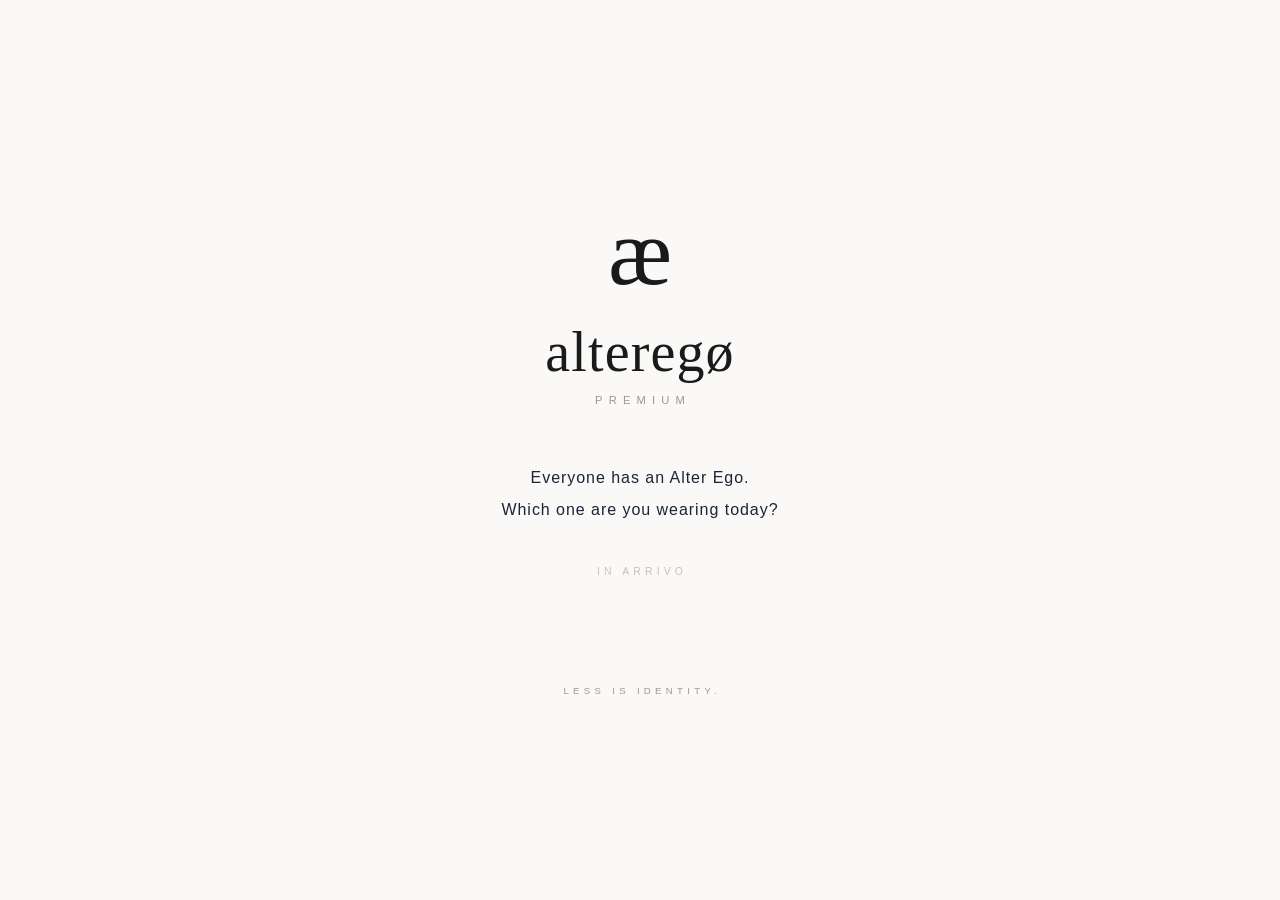
==== index.html @ c4b0ce35 "Setup iniziale sito alterego - struttura statica per GitHub Pages (index.html, assets/, .nojekyll) -" ====
<!DOCTYPE html>
<html lang="it">
<head>
<meta charset="utf-8">
<meta name="viewport" content="width=device-width, initial-scale=1">
<title>alteregø — PREMIUM</title>
<meta name="description" content="alterego PREMIUM — minimal luxury. Everyone has an Alter Ego. Which one are you wearing today?">
<link rel="stylesheet" href="assets/css/style.css">
</head>
<body>
  <main class="stage">
    <div class="mark" aria-hidden="true">æ</div>
    <h1 class="wordmark">alteregø</h1>
    <p class="tier">PREMIUM</p>
    <p class="claim">Everyone has an Alter Ego.<br>Which one are you wearing today?</p>
    <p class="soon">In arrivo</p>
  </main>
  <footer class="payoff">LESS IS IDENTITY.</footer>
</body>
</html>
---- assets/css/style.css ----
:root{
  --sand:#c9c1b6;
  --offwhite:#faf9f7;
  --taupe:#a2988c;
  --navy:#1b2438;
  --black:#1a1a1a;
}

*{margin:0;padding:0;box-sizing:border-box}

body{
  min-height:100vh;
  display:flex;
  flex-direction:column;
  align-items:center;
  justify-content:center;
  gap:clamp(3rem,12vh,7rem);
  padding:2rem;
  background:var(--offwhite);
  color:var(--black);
  font-family:"Helvetica Neue",Helvetica,Arial,sans-serif;
  font-weight:300;
  -webkit-font-smoothing:antialiased;
}

.stage{text-align:center}

.mark{
  font-family:Georgia,"Times New Roman",serif;
  font-size:clamp(3.5rem,9vw,6rem);
  line-height:1;
  color:var(--black);
}

.wordmark{
  margin-top:.35em;
  font-family:Georgia,"Times New Roman",serif;
  font-size:clamp(2rem,6vw,3.5rem);
  font-weight:400;
  letter-spacing:.02em;
}

.tier{
  margin-top:.9em;
  font-size:.7rem;
  letter-spacing:.55em;
  text-indent:.55em;
  color:var(--taupe);
}

.claim{
  margin-top:3.5rem;
  font-size:clamp(.85rem,2.2vw,1rem);
  line-height:2;
  letter-spacing:.06em;
  color:var(--navy);
}

.soon{
  margin-top:2.5rem;
  font-size:.65rem;
  letter-spacing:.4em;
  text-indent:.4em;
  text-transform:uppercase;
  color:var(--sand);
}

.payoff{
  font-size:.6rem;
  letter-spacing:.45em;
  text-indent:.45em;
  color:var(--taupe);
}
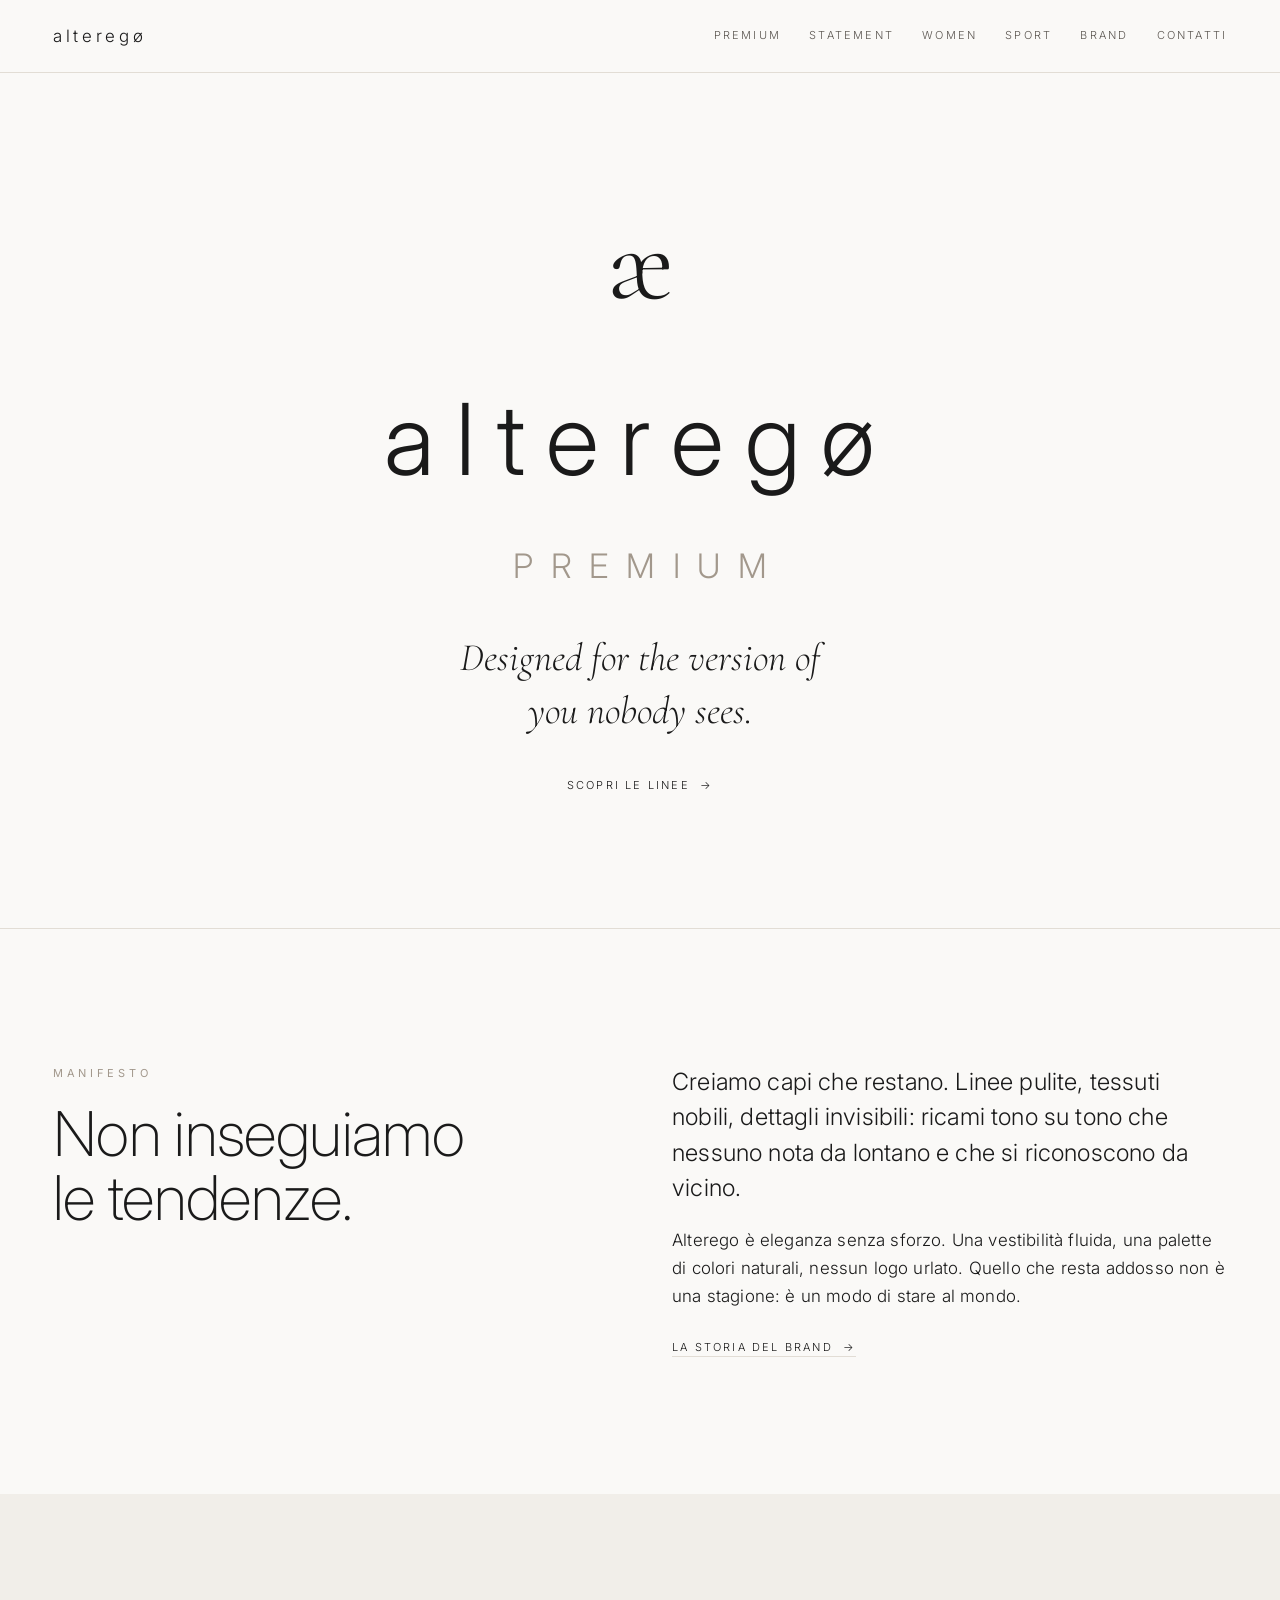
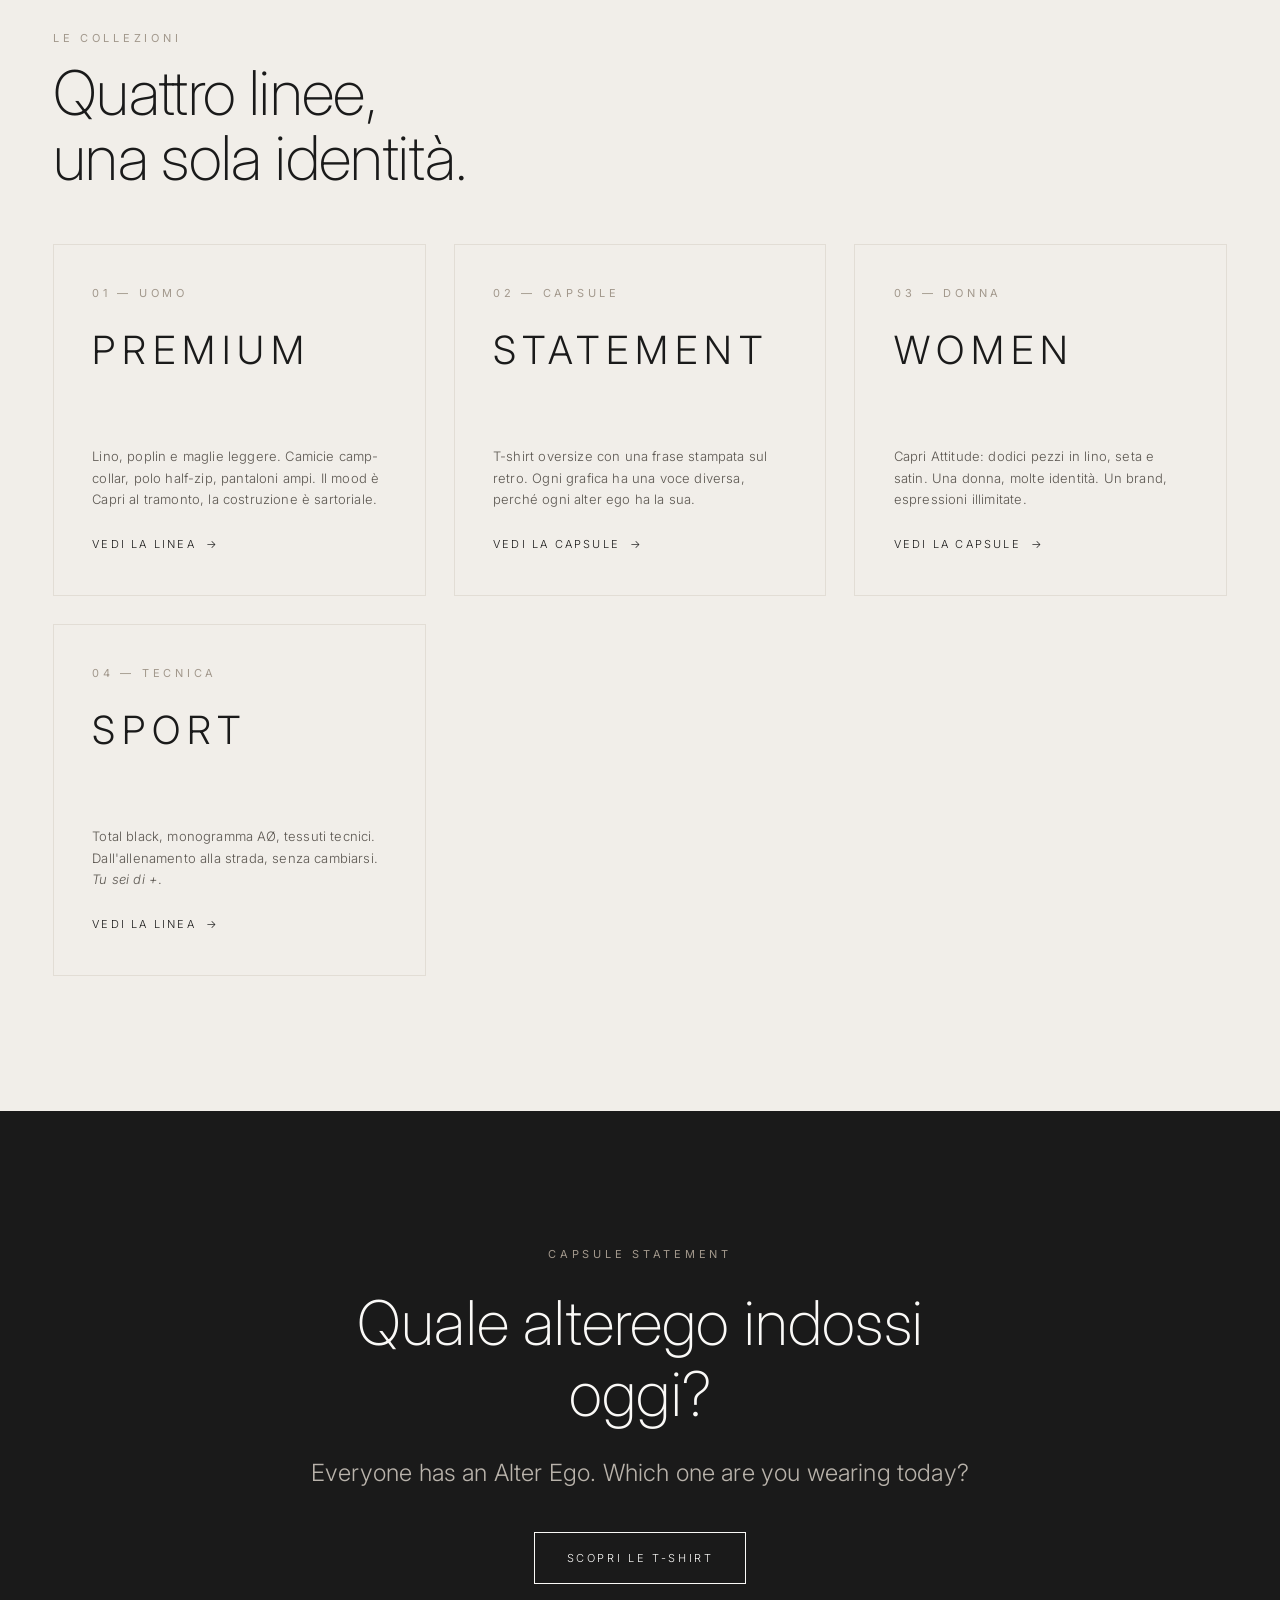
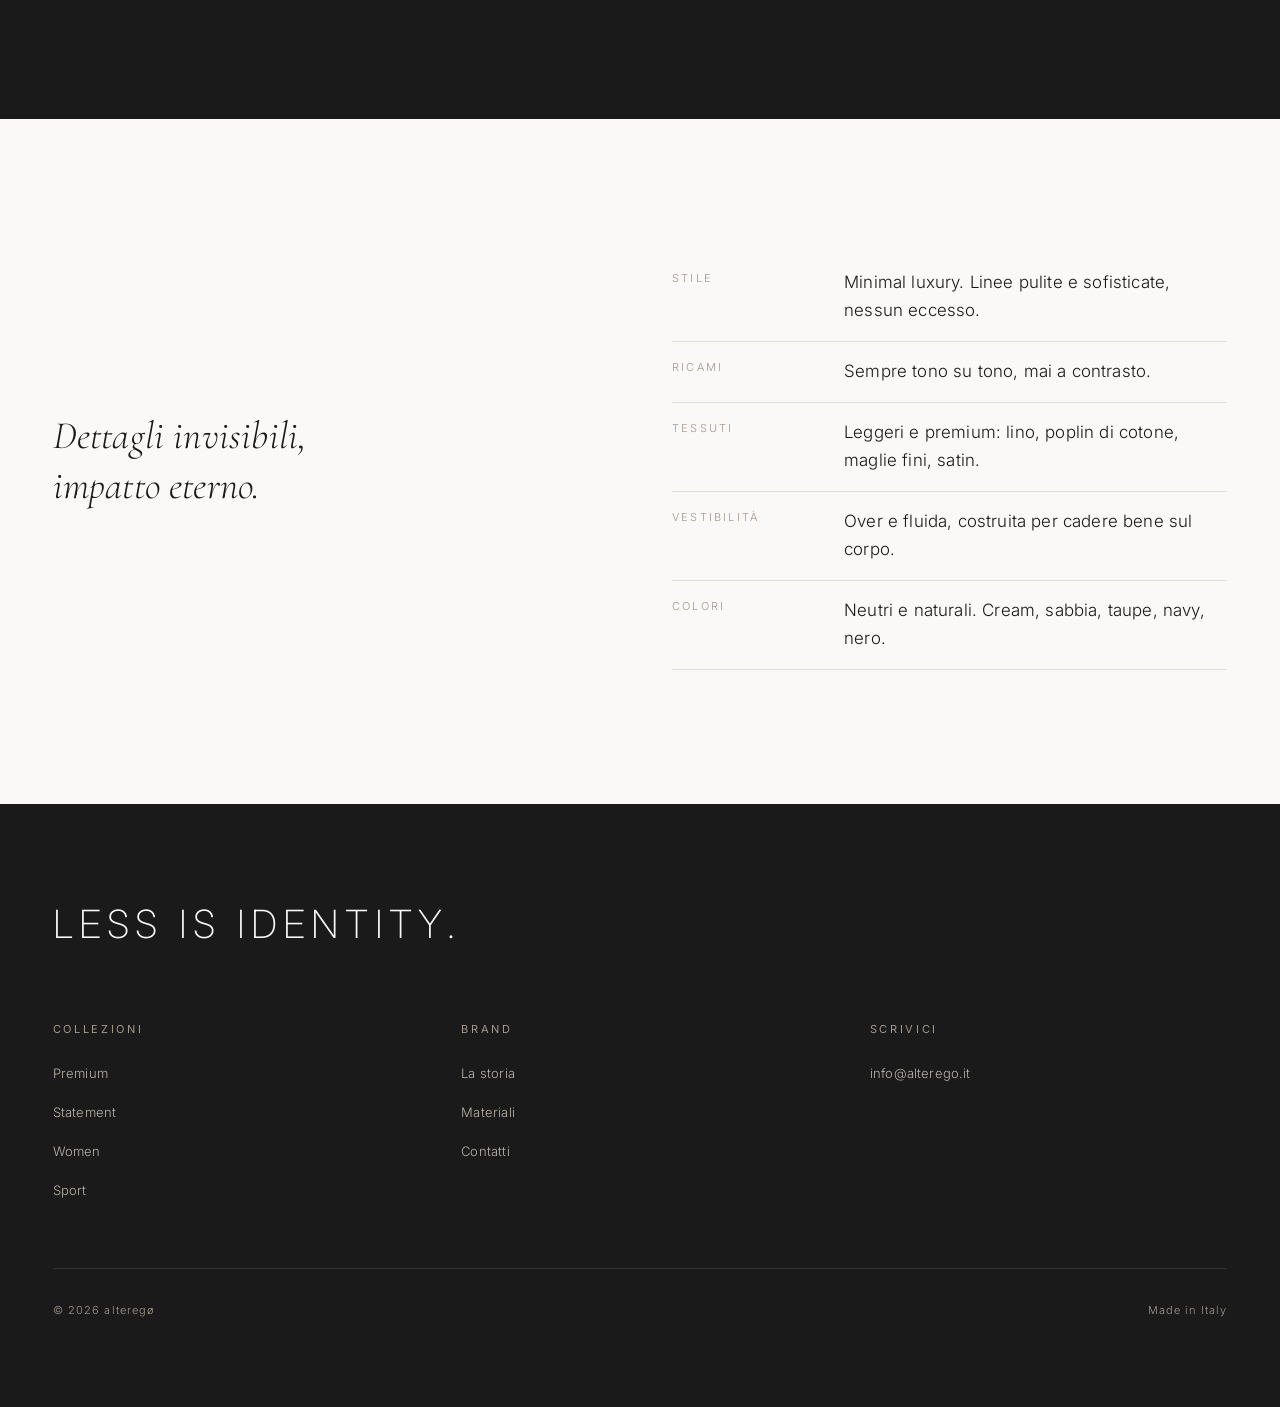
==== commit 0f192b58: "Costruisce il sito vetrina completo: design system, 8 pagine, immagini Il sito passa da una pagina "" ====
--- a/index.html
+++ b/index.html
@@ -1,20 +1,207 @@
 <!DOCTYPE html>
-<html lang="it">
+<html lang="it" class="no-js">
 <head>
 <meta charset="utf-8">
 <meta name="viewport" content="width=device-width, initial-scale=1">
-<title>alteregø — PREMIUM</title>
-<meta name="description" content="alterego PREMIUM — minimal luxury. Everyone has an Alter Ego. Which one are you wearing today?">
+<title>alteregø — Less is identity.</title>
+<meta name="description" content="alteregø PREMIUM — minimal luxury italiano. Linee pulite, tessuti nobili, dettagli invisibili. Designed for the version of you nobody sees.">
+<meta property="og:title" content="alteregø — Less is identity.">
+<meta property="og:description" content="Minimal luxury italiano. Linee pulite, tessuti nobili, dettagli invisibili.">
+<meta property="og:type" content="website">
+<meta property="og:locale" content="it_IT">
+<link rel="preconnect" href="https://fonts.googleapis.com">
+<link rel="preconnect" href="https://fonts.gstatic.com" crossorigin>
+<link rel="stylesheet" href="https://fonts.googleapis.com/css2?family=Cormorant+Garamond:ital,wght@0,300;1,300&family=Inter:wght@200;300;400&display=swap">
 <link rel="stylesheet" href="assets/css/style.css">
+<script src="assets/js/main.js" defer></script>
 </head>
 <body>
-  <main class="stage">
-    <div class="mark" aria-hidden="true">æ</div>
-    <h1 class="wordmark">alteregø</h1>
-    <p class="tier">PREMIUM</p>
-    <p class="claim">Everyone has an Alter Ego.<br>Which one are you wearing today?</p>
-    <p class="soon">In arrivo</p>
-  </main>
-  <footer class="payoff">LESS IS IDENTITY.</footer>
+
+<a class="skip-link" href="#main">Vai al contenuto</a>
+
+<header class="site-header">
+  <div class="wrap site-header__inner">
+    <a class="site-header__logo" href="index.html" aria-label="alteregø — home">alteregø</a>
+    <button class="nav-toggle" type="button" aria-expanded="false" aria-controls="nav">Menu</button>
+    <nav class="nav" id="nav" aria-label="Navigazione principale">
+      <a href="premium.html">Premium</a>
+      <a href="statement.html">Statement</a>
+      <a href="women.html">Women</a>
+      <a href="sport.html">Sport</a>
+      <a href="brand.html">Brand</a>
+      <a href="contatti.html">Contatti</a>
+    </nav>
+  </div>
+</header>
+
+<main id="main">
+
+  <!-- Hero: solo tipografia. Il brand si presenta con la voce, non con la foto. -->
+  <section class="hero hero--center">
+    <div class="wrap hero__inner">
+      <p class="mark" style="font-size: clamp(3.5rem, 9vw, 7rem)" aria-hidden="true">æ</p>
+      <h1 class="wordmark title--display">alteregø<span class="wordmark__tier">Premium</span></h1>
+      <p class="serif" style="font-size: var(--t-xl); max-width: 24ch">Designed for the version of you nobody sees.</p>
+      <a class="link-arrow" href="#linee">Scopri le linee</a>
+    </div>
+  </section>
+
+  <hr class="rule">
+
+  <!-- Manifesto -->
+  <section class="section">
+    <div class="wrap">
+      <div class="grid grid--2" style="align-items: start; gap: clamp(2rem, 5vw, 5rem)">
+        <div class="reveal">
+          <p class="eyebrow">Manifesto</p>
+          <p class="title" style="margin-top: 1.25rem">Non inseguiamo<br>le tendenze.</p>
+        </div>
+        <div class="prose reveal">
+          <p class="lede">Creiamo capi che restano. Linee pulite, tessuti nobili, dettagli invisibili: ricami tono su tono che nessuno nota da lontano e che si riconoscono da vicino.</p>
+          <p>Alterego è eleganza senza sforzo. Una vestibilità fluida, una palette di colori naturali, nessun logo urlato. Quello che resta addosso non è una stagione: è un modo di stare al mondo.</p>
+          <p><a class="link-arrow" href="brand.html">La storia del brand</a></p>
+        </div>
+      </div>
+    </div>
+  </section>
+
+  <!-- Le quattro linee -->
+  <section class="section section--alt" id="linee">
+    <div class="wrap">
+      <div class="section__head reveal">
+        <p class="eyebrow">Le collezioni</p>
+        <h2 class="title">Quattro linee,<br>una sola identità.</h2>
+      </div>
+
+      <div class="grid grid--2">
+
+        <a class="card card--type reveal" href="premium.html">
+          <div>
+            <p class="eyebrow">01 — Uomo</p>
+            <h3 class="title--spaced" style="margin-top: 1rem">Premium</h3>
+          </div>
+          <div>
+            <p class="card__text">Lino, poplin e maglie leggere. Camicie camp-collar, polo half-zip, pantaloni ampi. Il mood è Capri al tramonto, la costruzione è sartoriale.</p>
+            <p class="link-arrow" style="margin-top: 1.5rem">Vedi la linea</p>
+          </div>
+        </a>
+
+        <a class="card card--type reveal" href="statement.html">
+          <div>
+            <p class="eyebrow">02 — Capsule</p>
+            <h3 class="title--spaced" style="margin-top: 1rem">Statement</h3>
+          </div>
+          <div>
+            <p class="card__text">T-shirt oversize con una frase stampata sul retro. Ogni grafica ha una voce diversa, perché ogni alter ego ha la sua.</p>
+            <p class="link-arrow" style="margin-top: 1.5rem">Vedi la capsule</p>
+          </div>
+        </a>
+
+        <a class="card card--type reveal" href="women.html">
+          <div>
+            <p class="eyebrow">03 — Donna</p>
+            <h3 class="title--spaced" style="margin-top: 1rem">Women</h3>
+          </div>
+          <div>
+            <p class="card__text">Capri Attitude: dodici pezzi in lino, seta e satin. Una donna, molte identità. Un brand, espressioni illimitate.</p>
+            <p class="link-arrow" style="margin-top: 1.5rem">Vedi la capsule</p>
+          </div>
+        </a>
+
+        <a class="card card--type reveal" href="sport.html">
+          <div>
+            <p class="eyebrow">04 — Tecnica</p>
+            <h3 class="title--spaced" style="margin-top: 1rem">Sport</h3>
+          </div>
+          <div>
+            <p class="card__text">Total black, monogramma AØ, tessuti tecnici. Dall'allenamento alla strada, senza cambiarsi. <em>Tu sei di +</em>.</p>
+            <p class="link-arrow" style="margin-top: 1.5rem">Vedi la linea</p>
+          </div>
+        </a>
+
+      </div>
+    </div>
+  </section>
+
+  <!-- Blocco statement -->
+  <section class="section section--dark">
+    <div class="wrap statement reveal">
+      <p class="eyebrow">Capsule Statement</p>
+      <p class="statement__line">Quale alterego indossi oggi?</p>
+      <p class="subtitle" style="text-align: center">Everyone has an Alter Ego. Which one are you wearing today?</p>
+      <a class="btn" href="statement.html" style="margin-top: 1rem">Scopri le t-shirt</a>
+    </div>
+  </section>
+
+  <!-- Dettagli invisibili -->
+  <section class="section">
+    <div class="wrap">
+      <div class="grid grid--2" style="align-items: center; gap: clamp(2rem, 5vw, 5rem)">
+        <blockquote class="pull reveal">Dettagli invisibili,<br>impatto eterno.</blockquote>
+        <dl class="spec reveal">
+          <div>
+            <dt>Stile</dt>
+            <dd>Minimal luxury. Linee pulite e sofisticate, nessun eccesso.</dd>
+          </div>
+          <div>
+            <dt>Ricami</dt>
+            <dd>Sempre tono su tono, mai a contrasto.</dd>
+          </div>
+          <div>
+            <dt>Tessuti</dt>
+            <dd>Leggeri e premium: lino, poplin di cotone, maglie fini, satin.</dd>
+          </div>
+          <div>
+            <dt>Vestibilità</dt>
+            <dd>Over e fluida, costruita per cadere bene sul corpo.</dd>
+          </div>
+          <div>
+            <dt>Colori</dt>
+            <dd>Neutri e naturali. Cream, sabbia, taupe, navy, nero.</dd>
+          </div>
+        </dl>
+      </div>
+    </div>
+  </section>
+
+</main>
+
+<footer class="site-footer">
+  <div class="wrap">
+    <p class="site-footer__payoff">Less is identity.</p>
+
+    <div class="site-footer__cols">
+      <div>
+        <h2>Collezioni</h2>
+        <ul>
+          <li><a href="premium.html">Premium</a></li>
+          <li><a href="statement.html">Statement</a></li>
+          <li><a href="women.html">Women</a></li>
+          <li><a href="sport.html">Sport</a></li>
+        </ul>
+      </div>
+      <div>
+        <h2>Brand</h2>
+        <ul>
+          <li><a href="brand.html">La storia</a></li>
+          <li><a href="brand.html#materiali">Materiali</a></li>
+          <li><a href="contatti.html">Contatti</a></li>
+        </ul>
+      </div>
+      <div>
+        <h2>Scrivici</h2>
+        <ul>
+          <li><a href="mailto:info@alterego.it">info@alterego.it</a></li>
+        </ul>
+      </div>
+    </div>
+
+    <div class="site-footer__legal">
+      <p>© 2026 alteregø</p>
+      <p>Made in Italy</p>
+    </div>
+  </div>
+</footer>
+
 </body>
 </html>
--- a/assets/css/style.css
+++ b/assets/css/style.css
@@ -1,73 +1,695 @@
-:root{
-  --sand:#c9c1b6;
-  --offwhite:#faf9f7;
-  --taupe:#a2988c;
-  --navy:#1b2438;
-  --black:#1a1a1a;
-}
-
-*{margin:0;padding:0;box-sizing:border-box}
-
-body{
-  min-height:100vh;
-  display:flex;
-  flex-direction:column;
-  align-items:center;
-  justify-content:center;
-  gap:clamp(3rem,12vh,7rem);
-  padding:2rem;
-  background:var(--offwhite);
-  color:var(--black);
-  font-family:"Helvetica Neue",Helvetica,Arial,sans-serif;
-  font-weight:300;
-  -webkit-font-smoothing:antialiased;
-}
-
-.stage{text-align:center}
-
-.mark{
-  font-family:Georgia,"Times New Roman",serif;
-  font-size:clamp(3.5rem,9vw,6rem);
-  line-height:1;
-  color:var(--black);
-}
-
-.wordmark{
-  margin-top:.35em;
-  font-family:Georgia,"Times New Roman",serif;
-  font-size:clamp(2rem,6vw,3.5rem);
-  font-weight:400;
-  letter-spacing:.02em;
-}
-
-.tier{
-  margin-top:.9em;
-  font-size:.7rem;
-  letter-spacing:.55em;
-  text-indent:.55em;
-  color:var(--taupe);
-}
-
-.claim{
-  margin-top:3.5rem;
-  font-size:clamp(.85rem,2.2vw,1rem);
-  line-height:2;
-  letter-spacing:.06em;
-  color:var(--navy);
-}
-
-.soon{
-  margin-top:2.5rem;
-  font-size:.65rem;
-  letter-spacing:.4em;
-  text-indent:.4em;
-  text-transform:uppercase;
-  color:var(--sand);
-}
-
-.payoff{
-  font-size:.6rem;
-  letter-spacing:.45em;
-  text-indent:.45em;
-  color:var(--taupe);
-}
+/* =========================================================================
+   alteregø — design system
+   Minimal luxury. La tipografia porta il peso, le immagini respirano.
+   ========================================================================= */
+
+/* --- Token ------------------------------------------------------------- */
+
+:root {
+  /* Palette di brand */
+  --cream:  #FAF9F7;
+  --sand:   #C9C1B6;
+  --taupe:  #A2988C;
+  --navy:   #1B2438;
+  --black:  #1A1A1A;
+
+  /* Ruoli — tema chiaro, il default */
+  --bg:          var(--cream);
+  --bg-alt:      #F1EEE9;
+  --ink:         var(--black);
+  --ink-soft:    #5B5650;
+  --ink-faint:   var(--taupe);
+  --rule:        #E2DDD5;
+  --accent:      var(--navy);
+
+  /* Tipografia */
+  --sans: "Inter", "Helvetica Neue", Helvetica, -apple-system, BlinkMacSystemFont, "Segoe UI", Arial, sans-serif;
+  --serif: "Cormorant Garamond", "Iowan Old Style", Palatino, Georgia, "Times New Roman", serif;
+
+  /* Scala fluida */
+  --t-xs:   0.6875rem;
+  --t-sm:   0.8125rem;
+  --t-base: clamp(0.95rem, 0.9rem + 0.2vw, 1.0625rem);
+  --t-lg:   clamp(1.125rem, 1rem + 0.6vw, 1.5rem);
+  --t-xl:   clamp(1.5rem, 1.15rem + 1.6vw, 2.5rem);
+  --t-2xl:  clamp(2rem, 1.3rem + 3.2vw, 4rem);
+  --t-3xl:  clamp(2.75rem, 1.4rem + 6vw, 7rem);
+
+  /* Ritmo */
+  --gap:      clamp(1rem, 0.6rem + 1.6vw, 1.75rem);
+  --pad-x:    clamp(1.25rem, 0.5rem + 3.5vw, 4.5rem);
+  --section-y: clamp(4rem, 2rem + 8vw, 9rem);
+  --measure:  62ch;
+  --wide:     1440px;
+
+  --ease: cubic-bezier(0.22, 0.61, 0.36, 1);
+}
+
+/* Variante scura — usata da ALTEREGØ SPORT e dai blocchi core neri */
+.theme-dark {
+  --bg:        var(--black);
+  --bg-alt:    #232323;
+  --ink:       var(--cream);
+  --ink-soft:  #B9B3AB;
+  --ink-faint: var(--taupe);
+  --rule:      #343434;
+  --accent:    var(--sand);
+}
+
+/* --- Reset ------------------------------------------------------------- */
+
+*, *::before, *::after { box-sizing: border-box; }
+
+html { -webkit-text-size-adjust: 100%; }
+
+body {
+  margin: 0;
+  background: var(--bg);
+  color: var(--ink);
+  font-family: var(--sans);
+  font-size: var(--t-base);
+  font-weight: 300;
+  line-height: 1.65;
+  letter-spacing: 0.01em;
+  -webkit-font-smoothing: antialiased;
+  text-rendering: optimizeLegibility;
+}
+
+h1, h2, h3, h4, p, figure, blockquote, ul, ol, dl, dd { margin: 0; }
+ul, ol { padding: 0; list-style: none; }
+
+img { display: block; max-width: 100%; height: auto; }
+
+a { color: inherit; text-decoration: none; }
+
+a:focus-visible,
+button:focus-visible,
+[tabindex]:focus-visible {
+  outline: 1px solid var(--accent);
+  outline-offset: 4px;
+}
+
+::selection { background: var(--navy); color: var(--cream); }
+
+/* --- Utility ----------------------------------------------------------- */
+
+.wrap {
+  width: 100%;
+  max-width: var(--wide);
+  margin-inline: auto;
+  padding-inline: var(--pad-x);
+}
+
+.wrap--narrow { max-width: 900px; }
+
+.visually-hidden {
+  position: absolute;
+  width: 1px; height: 1px;
+  padding: 0; margin: -1px;
+  overflow: hidden;
+  clip-path: inset(50%);
+  white-space: nowrap;
+}
+
+.skip-link {
+  position: absolute;
+  left: 1rem; top: -100%;
+  z-index: 100;
+  padding: 0.75rem 1.25rem;
+  background: var(--ink);
+  color: var(--bg);
+  font-size: var(--t-sm);
+  letter-spacing: 0.12em;
+  text-transform: uppercase;
+}
+.skip-link:focus { top: 1rem; }
+
+/* --- Tipografia -------------------------------------------------------- */
+
+/* Occhiello: la piccola etichetta spaziata sopra un titolo */
+.eyebrow {
+  font-size: var(--t-xs);
+  font-weight: 400;
+  letter-spacing: 0.34em;
+  text-transform: uppercase;
+  color: var(--ink-faint);
+}
+
+.title {
+  font-weight: 200;
+  line-height: 1.04;
+  letter-spacing: -0.01em;
+  font-size: var(--t-2xl);
+}
+
+.title--display {
+  font-size: var(--t-3xl);
+  letter-spacing: -0.02em;
+}
+
+.title--spaced {
+  font-weight: 300;
+  letter-spacing: 0.18em;
+  text-transform: uppercase;
+  font-size: var(--t-xl);
+}
+
+.subtitle {
+  font-size: var(--t-lg);
+  font-weight: 300;
+  color: var(--ink-soft);
+  max-width: var(--measure);
+}
+
+.lede {
+  font-size: var(--t-lg);
+  font-weight: 300;
+  line-height: 1.5;
+  max-width: var(--measure);
+}
+
+.prose { max-width: var(--measure); }
+.prose > * + * { margin-top: 1.25em; }
+.prose a { border-bottom: 1px solid var(--rule); }
+.prose a:hover { border-color: currentColor; }
+
+/* Payoff serif — la voce editoriale del brand */
+.serif {
+  font-family: var(--serif);
+  font-weight: 300;
+  font-style: italic;
+  line-height: 1.35;
+  letter-spacing: 0;
+}
+
+/* Il monogramma æ */
+.mark {
+  font-family: var(--serif);
+  font-weight: 300;
+  line-height: 1;
+  letter-spacing: 0;
+}
+
+/* --- Wordmark ---------------------------------------------------------- */
+
+.wordmark {
+  font-weight: 300;
+  letter-spacing: 0.22em;
+  text-transform: lowercase;
+  white-space: nowrap;
+}
+
+.wordmark__tier {
+  display: block;
+  margin-top: 0.5em;
+  font-size: 0.34em;
+  letter-spacing: 0.52em;
+  text-transform: uppercase;
+  color: var(--ink-faint);
+  text-indent: 0.52em;
+}
+
+/* --- Header ------------------------------------------------------------ */
+
+.site-header {
+  position: sticky;
+  top: 0;
+  z-index: 50;
+  background: color-mix(in srgb, var(--bg) 88%, transparent);
+  backdrop-filter: saturate(1.4) blur(14px);
+  border-bottom: 1px solid var(--rule);
+}
+
+.site-header__inner {
+  display: flex;
+  align-items: center;
+  justify-content: space-between;
+  gap: var(--gap);
+  min-height: 4.5rem;
+}
+
+.site-header__logo {
+  font-size: 1.0625rem;
+  font-weight: 300;
+  letter-spacing: 0.22em;
+  text-transform: lowercase;
+}
+
+.nav {
+  display: flex;
+  align-items: center;
+  gap: clamp(1rem, 2.2vw, 2.25rem);
+}
+
+.nav a {
+  font-size: var(--t-xs);
+  letter-spacing: 0.2em;
+  text-transform: uppercase;
+  color: var(--ink-soft);
+  padding-block: 0.5rem;
+  border-bottom: 1px solid transparent;
+  transition: color 0.35s var(--ease), border-color 0.35s var(--ease);
+}
+
+.nav a:hover { color: var(--ink); }
+
+.nav a[aria-current="page"] {
+  color: var(--ink);
+  border-bottom-color: var(--ink);
+}
+
+/* Toggle mobile — nascosto sopra i 720px */
+.nav-toggle {
+  display: none;
+  appearance: none;
+  background: none;
+  border: 0;
+  padding: 0.5rem;
+  margin: 0;
+  color: inherit;
+  font: inherit;
+  font-size: var(--t-xs);
+  letter-spacing: 0.2em;
+  text-transform: uppercase;
+  cursor: pointer;
+}
+
+@media (max-width: 720px) {
+  .nav-toggle { display: block; }
+
+  .nav {
+    position: fixed;
+    inset: 4.5rem 0 auto 0;
+    flex-direction: column;
+    align-items: flex-start;
+    gap: 0;
+    padding: 1rem var(--pad-x) 2.5rem;
+    background: var(--bg);
+    border-bottom: 1px solid var(--rule);
+    transform: translateY(-120%);
+    transition: transform 0.45s var(--ease);
+  }
+
+  .nav[data-open="true"] { transform: translateY(0); }
+
+  .nav a {
+    width: 100%;
+    padding-block: 1rem;
+    border-bottom: 1px solid var(--rule);
+    font-size: var(--t-sm);
+  }
+}
+
+/* --- Sezioni ----------------------------------------------------------- */
+
+.section { padding-block: var(--section-y); }
+
+.section--tight { padding-block: calc(var(--section-y) * 0.55); }
+
+.section--alt { background: var(--bg-alt); }
+
+.section--dark {
+  background: var(--black);
+  color: var(--cream);
+  --ink: var(--cream);
+  --ink-soft: #B9B3AB;
+  --rule: #343434;
+  --accent: var(--sand);
+}
+
+.section__head {
+  display: flex;
+  flex-direction: column;
+  gap: 0.9rem;
+  margin-bottom: clamp(2rem, 1rem + 3vw, 4rem);
+}
+
+.rule {
+  height: 1px;
+  border: 0;
+  margin: 0;
+  background: var(--rule);
+}
+
+/* --- Hero -------------------------------------------------------------- */
+
+.hero {
+  display: flex;
+  flex-direction: column;
+  justify-content: center;
+  min-height: clamp(30rem, 78vh, 46rem);
+  padding-block: var(--section-y);
+}
+
+.hero--center { align-items: center; text-align: center; }
+
+.hero__inner { display: flex; flex-direction: column; gap: clamp(1.25rem, 3vw, 2.5rem); }
+
+.hero--center .hero__inner { align-items: center; }
+
+/* Hero con immagine di sfondo */
+.hero--image {
+  position: relative;
+  isolation: isolate;
+  color: var(--cream);
+  --ink: var(--cream);
+  --ink-soft: #DAD5CD;
+  --ink-faint: var(--sand);
+}
+
+.hero--image > img,
+.hero__bg {
+  position: absolute;
+  inset: 0;
+  width: 100%;
+  height: 100%;
+  object-fit: cover;
+  z-index: -2;
+}
+
+.hero--image::after {
+  content: "";
+  position: absolute;
+  inset: 0;
+  z-index: -1;
+  background: linear-gradient(180deg, rgba(20,20,20,0.55) 0%, rgba(20,20,20,0.3) 45%, rgba(20,20,20,0.7) 100%);
+}
+
+/* --- Griglie ----------------------------------------------------------- */
+
+.grid {
+  display: grid;
+  gap: var(--gap);
+  grid-template-columns: repeat(auto-fit, minmax(min(260px, 100%), 1fr));
+}
+
+.grid--2 { grid-template-columns: repeat(auto-fit, minmax(min(340px, 100%), 1fr)); }
+.grid--3 { grid-template-columns: repeat(auto-fit, minmax(min(280px, 100%), 1fr)); }
+.grid--4 { grid-template-columns: repeat(auto-fit, minmax(min(210px, 100%), 1fr)); }
+
+/* Griglia editoriale: la prima cella occupa due colonne su schermi larghi */
+@media (min-width: 900px) {
+  .grid--feature > :first-child { grid-column: span 2; }
+}
+
+/* --- Figure e card ----------------------------------------------------- */
+
+.figure { margin: 0; }
+
+.figure__media {
+  position: relative;
+  overflow: hidden;
+  background: var(--bg-alt);
+  aspect-ratio: 4 / 5;
+}
+
+.figure__media--wide   { aspect-ratio: 3 / 2; }
+.figure__media--square { aspect-ratio: 1 / 1; }
+.figure__media--tall   { aspect-ratio: 3 / 4; }
+
+.figure__media img {
+  width: 100%;
+  height: 100%;
+  object-fit: cover;
+  transition: transform 1.2s var(--ease);
+}
+
+.figure figcaption {
+  margin-top: 0.9rem;
+  font-size: var(--t-sm);
+  color: var(--ink-soft);
+}
+
+.figure__label {
+  display: block;
+  font-size: var(--t-xs);
+  letter-spacing: 0.2em;
+  text-transform: uppercase;
+  color: var(--ink-faint);
+  margin-bottom: 0.25rem;
+}
+
+/* Card: una figura che è anche un link */
+.card { display: block; color: inherit; }
+.card:hover .figure__media img { transform: scale(1.04); }
+
+.card__title {
+  margin-top: 1rem;
+  font-size: var(--t-lg);
+  font-weight: 300;
+  letter-spacing: 0.02em;
+}
+
+.card__text {
+  margin-top: 0.4rem;
+  font-size: var(--t-sm);
+  color: var(--ink-soft);
+  max-width: 42ch;
+}
+
+/* Card di linea senza immagine: pura tipografia, per quando le foto mancano */
+.card--type {
+  display: flex;
+  flex-direction: column;
+  justify-content: space-between;
+  gap: 3rem;
+  min-height: 22rem;
+  padding: clamp(1.5rem, 3vw, 2.5rem);
+  border: 1px solid var(--rule);
+  transition: background-color 0.5s var(--ease), border-color 0.5s var(--ease);
+}
+
+.card--type:hover { background: var(--bg-alt); border-color: var(--ink-faint); }
+
+/* --- Blocco statement -------------------------------------------------- */
+
+.statement {
+  text-align: center;
+  display: flex;
+  flex-direction: column;
+  align-items: center;
+  gap: 1.5rem;
+}
+
+.statement__line {
+  font-size: var(--t-2xl);
+  font-weight: 200;
+  line-height: 1.15;
+  max-width: 20ch;
+}
+
+blockquote.pull {
+  max-width: 26ch;
+  font-family: var(--serif);
+  font-style: italic;
+  font-weight: 300;
+  font-size: var(--t-xl);
+  line-height: 1.3;
+}
+
+/* --- Liste ------------------------------------------------------------- */
+
+/* Elenco di attributi separati da un punto medio */
+.inline-list {
+  display: flex;
+  flex-wrap: wrap;
+  gap: 0.5rem 1.25rem;
+  font-size: var(--t-sm);
+  letter-spacing: 0.08em;
+  text-transform: uppercase;
+  color: var(--ink-soft);
+}
+
+.inline-list li { display: flex; align-items: center; gap: 1.25rem; }
+.inline-list li:not(:last-child)::after {
+  content: "";
+  width: 3px; height: 3px;
+  border-radius: 50%;
+  background: var(--ink-faint);
+}
+
+/* Elenco numerato editoriale — capsule, look, colorway */
+.index-list { border-top: 1px solid var(--rule); }
+
+.index-list li {
+  display: flex;
+  align-items: baseline;
+  gap: clamp(1rem, 3vw, 2.5rem);
+  padding-block: 1.1rem;
+  border-bottom: 1px solid var(--rule);
+}
+
+.index-list__num {
+  flex: none;
+  min-width: 2.5ch;
+  font-size: var(--t-xs);
+  letter-spacing: 0.16em;
+  color: var(--ink-faint);
+  font-variant-numeric: tabular-nums;
+}
+
+.index-list__name { flex: 1; letter-spacing: 0.04em; }
+
+.index-list__meta {
+  font-size: var(--t-sm);
+  color: var(--ink-soft);
+  text-align: right;
+}
+
+/* Coppie etichetta/valore — schede materiali, dettagli */
+.spec { display: grid; gap: 0; }
+
+.spec > div {
+  display: grid;
+  grid-template-columns: minmax(9rem, 22%) 1fr;
+  gap: var(--gap);
+  padding-block: 1rem;
+  border-bottom: 1px solid var(--rule);
+}
+
+.spec dt {
+  font-size: var(--t-xs);
+  letter-spacing: 0.2em;
+  text-transform: uppercase;
+  color: var(--ink-faint);
+}
+
+.spec dd { margin: 0; }
+
+@media (max-width: 600px) {
+  .spec > div { grid-template-columns: 1fr; gap: 0.35rem; }
+}
+
+/* --- Swatch di colore -------------------------------------------------- */
+
+.swatches { display: flex; flex-wrap: wrap; gap: var(--gap); }
+
+.swatch { display: flex; flex-direction: column; gap: 0.6rem; width: 6.5rem; }
+
+.swatch__chip {
+  aspect-ratio: 1 / 1;
+  border: 1px solid var(--rule);
+}
+
+.swatch__name {
+  font-size: var(--t-xs);
+  letter-spacing: 0.16em;
+  text-transform: uppercase;
+  color: var(--ink-soft);
+}
+
+/* --- Bottoni e link ---------------------------------------------------- */
+
+.btn {
+  display: inline-flex;
+  align-items: center;
+  gap: 0.75rem;
+  padding: 1rem 2rem;
+  border: 1px solid currentColor;
+  font-size: var(--t-xs);
+  letter-spacing: 0.24em;
+  text-transform: uppercase;
+  transition: background-color 0.4s var(--ease), color 0.4s var(--ease);
+}
+
+.btn:hover { background: var(--ink); color: var(--bg); }
+
+.btn--solid { background: var(--ink); color: var(--bg); }
+.btn--solid:hover { background: transparent; color: var(--ink); }
+
+/* Link con freccia — la CTA discreta */
+.link-arrow {
+  display: inline-flex;
+  align-items: center;
+  gap: 0.65rem;
+  font-size: var(--t-xs);
+  letter-spacing: 0.2em;
+  text-transform: uppercase;
+}
+
+.link-arrow::after {
+  content: "→";
+  transition: transform 0.4s var(--ease);
+}
+
+.link-arrow:hover::after { transform: translateX(0.35rem); }
+
+/* --- Footer ------------------------------------------------------------ */
+
+.site-footer {
+  background: var(--black);
+  color: var(--cream);
+  --ink: var(--cream);
+  --ink-soft: #B9B3AB;
+  --ink-faint: var(--taupe);
+  --rule: #343434;
+  padding-block: clamp(3rem, 1.5rem + 5vw, 6rem);
+}
+
+.site-footer__payoff {
+  font-size: var(--t-xl);
+  font-weight: 200;
+  letter-spacing: 0.16em;
+  text-transform: uppercase;
+}
+
+.site-footer__cols {
+  display: grid;
+  gap: clamp(2rem, 4vw, 4rem);
+  grid-template-columns: repeat(auto-fit, minmax(min(200px, 100%), 1fr));
+  margin-block: clamp(2.5rem, 5vw, 4.5rem);
+}
+
+.site-footer h2 {
+  font-size: var(--t-xs);
+  font-weight: 400;
+  letter-spacing: 0.24em;
+  text-transform: uppercase;
+  color: var(--ink-faint);
+  margin-bottom: 1.25rem;
+}
+
+.site-footer li + li { margin-top: 0.7rem; }
+.site-footer li a { font-size: var(--t-sm); color: var(--ink-soft); transition: color 0.35s var(--ease); }
+.site-footer li a:hover { color: var(--cream); }
+
+.site-footer__legal {
+  display: flex;
+  flex-wrap: wrap;
+  justify-content: space-between;
+  gap: 1rem;
+  padding-top: 2rem;
+  border-top: 1px solid var(--rule);
+  font-size: var(--t-xs);
+  letter-spacing: 0.1em;
+  color: var(--ink-faint);
+}
+
+/* --- Rivelazione allo scroll ------------------------------------------- */
+
+.reveal {
+  opacity: 0;
+  transform: translateY(1.5rem);
+  transition: opacity 1s var(--ease), transform 1s var(--ease);
+}
+
+.reveal.is-visible { opacity: 1; transform: none; }
+
+/* Se JS non gira, il contenuto resta visibile */
+.no-js .reveal { opacity: 1; transform: none; }
+
+@media (prefers-reduced-motion: reduce) {
+  *, *::before, *::after {
+    animation-duration: 0.01ms !important;
+    transition-duration: 0.01ms !important;
+    scroll-behavior: auto !important;
+  }
+  .reveal { opacity: 1; transform: none; }
+}
+
+/* --- Stampa ------------------------------------------------------------ */
+
+@media print {
+  .site-header, .nav-toggle, .site-footer { display: none; }
+  body { background: #fff; color: #000; }
+}
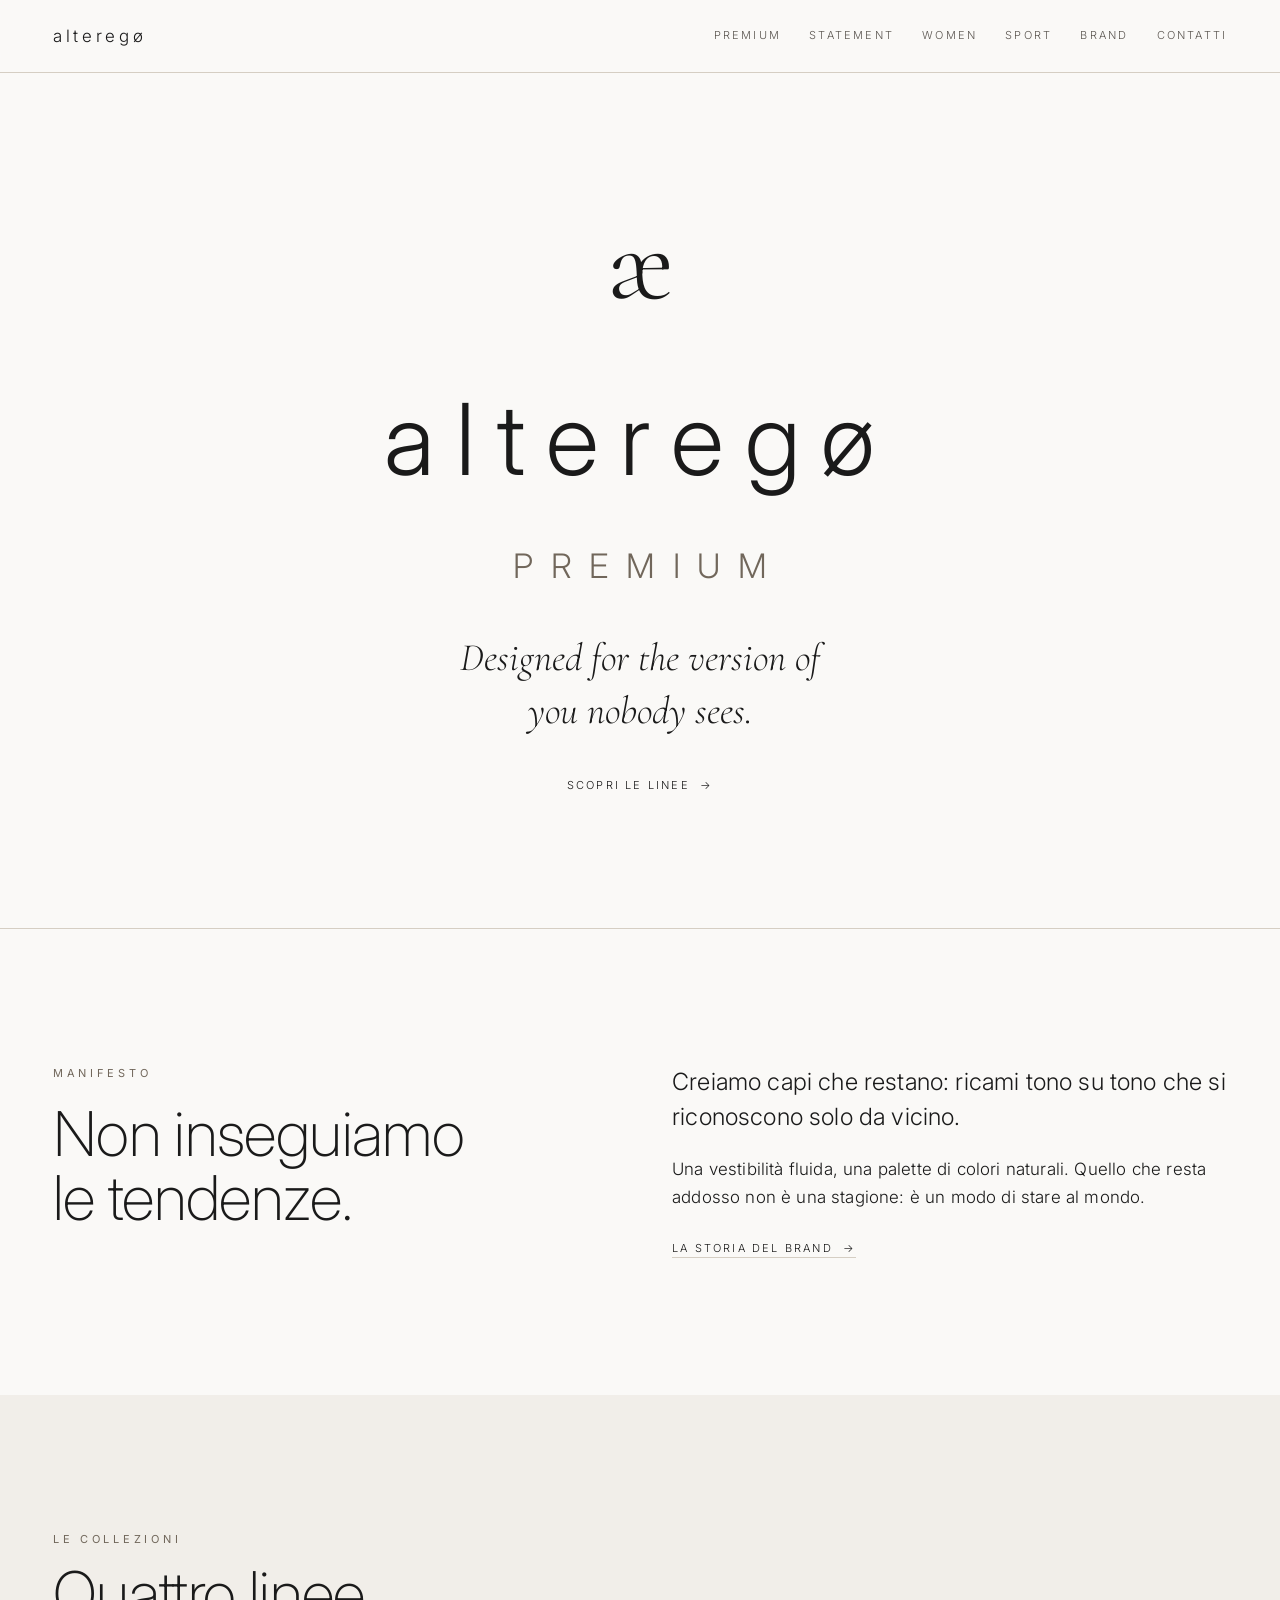
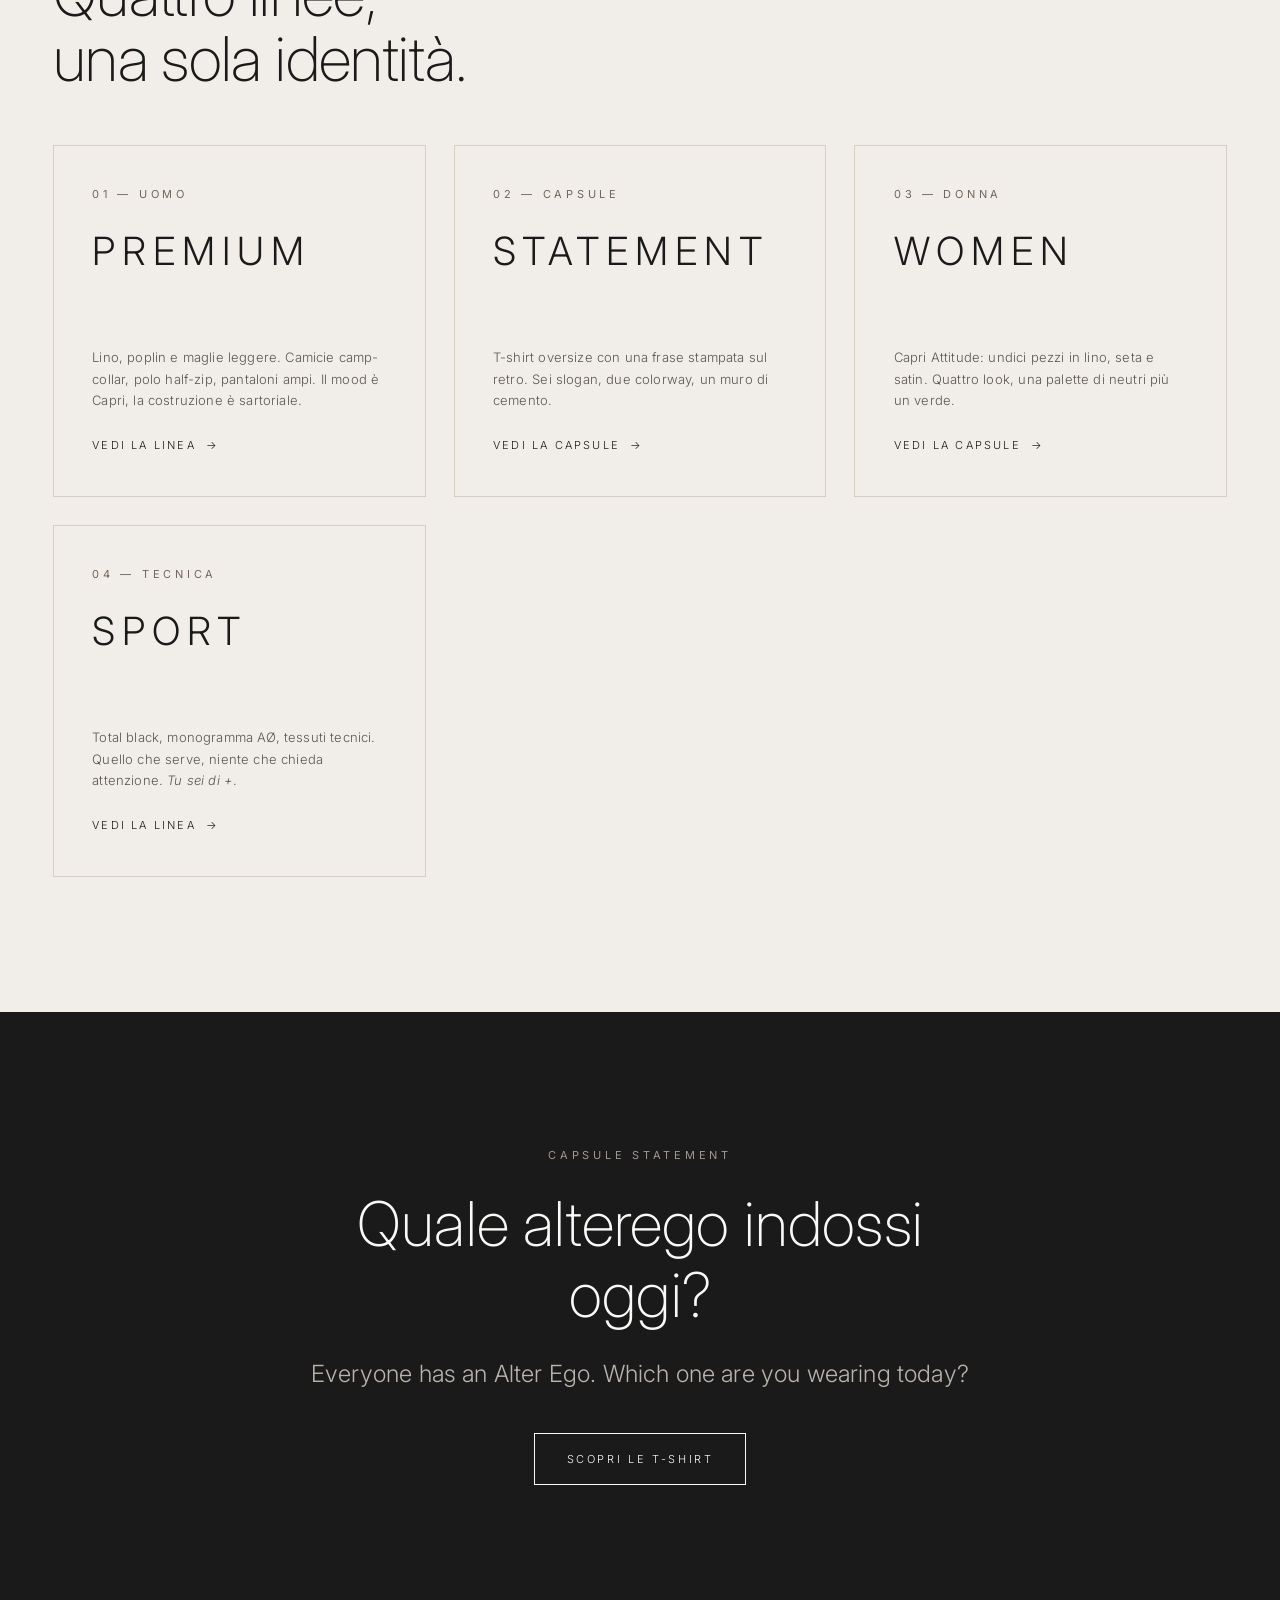
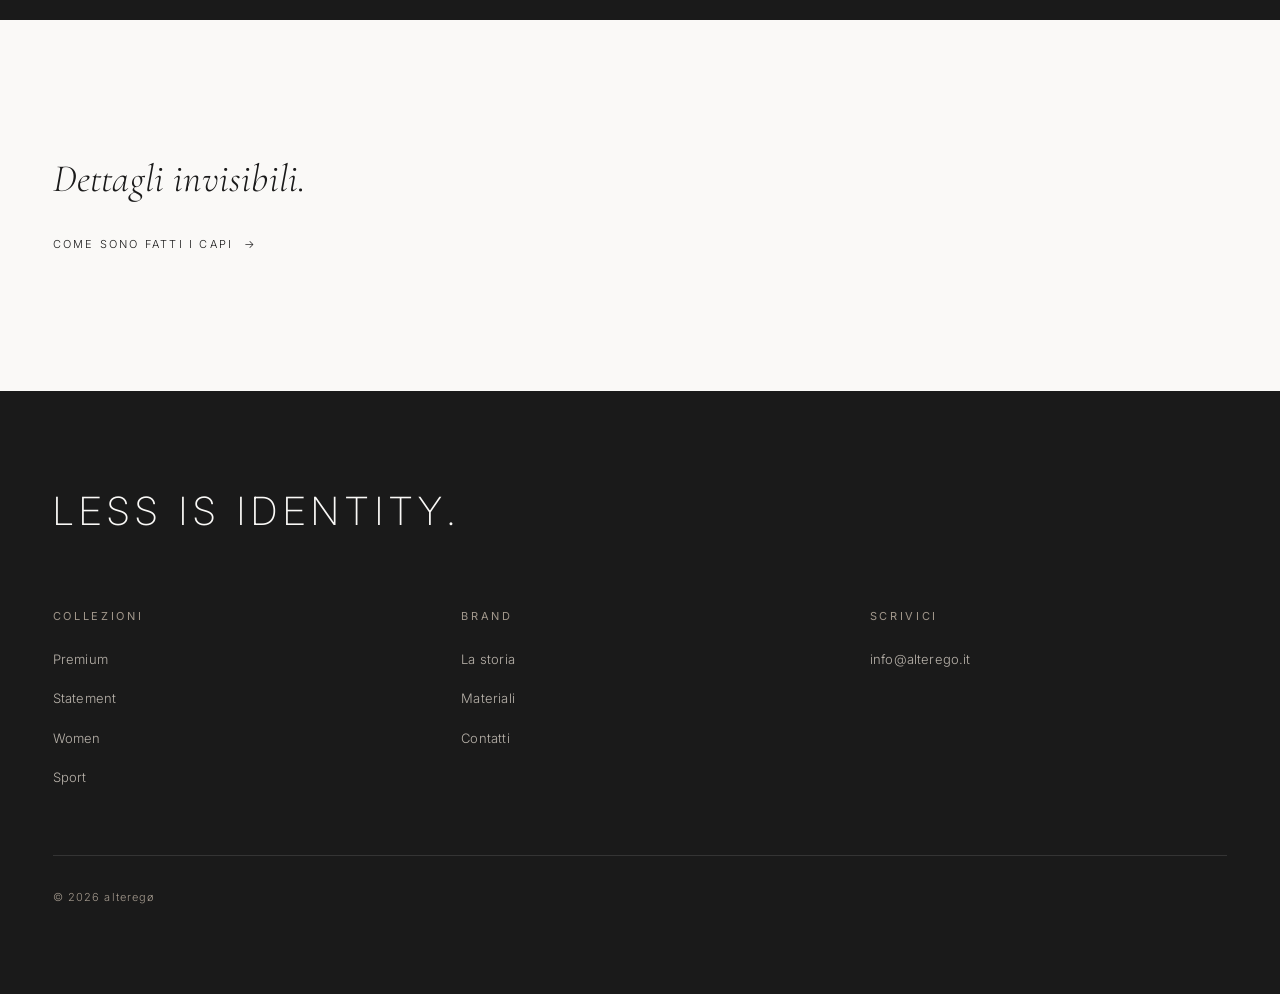
==== commit 38f9b957: "Corregge accessibilita, contrasto e testi dopo due revisioni Revisione tecnica — sette bug reali: - " ====
--- a/index.html
+++ b/index.html
@@ -2,13 +2,20 @@
 <html lang="it" class="no-js">
 <head>
 <meta charset="utf-8">
+<script>document.documentElement.classList.remove('no-js')</script>
 <meta name="viewport" content="width=device-width, initial-scale=1">
 <title>alteregø — Less is identity.</title>
-<meta name="description" content="alteregø PREMIUM — minimal luxury italiano. Linee pulite, tessuti nobili, dettagli invisibili. Designed for the version of you nobody sees.">
+<meta name="description" content="alteregø PREMIUM — minimal luxury. Linee pulite, tessuti nobili, dettagli invisibili. Designed for the version of you nobody sees.">
 <meta property="og:title" content="alteregø — Less is identity.">
-<meta property="og:description" content="Minimal luxury italiano. Linee pulite, tessuti nobili, dettagli invisibili.">
+<meta property="og:description" content="Minimal luxury. Linee pulite, tessuti nobili, dettagli invisibili.">
 <meta property="og:type" content="website">
 <meta property="og:locale" content="it_IT">
+<link rel="icon" href="assets/favicon.svg" type="image/svg+xml">
+<link rel="canonical" href="https://matteohoxha27-netizen.github.io/alterego/">
+<meta property="og:url" content="https://matteohoxha27-netizen.github.io/alterego/">
+<meta property="og:image" content="https://matteohoxha27-netizen.github.io/alterego/assets/img/brand-logo-nero-01.jpg">
+<meta name="twitter:card" content="summary_large_image">
+<meta name="theme-color" content="#FAF9F7">
 <link rel="preconnect" href="https://fonts.googleapis.com">
 <link rel="preconnect" href="https://fonts.gstatic.com" crossorigin>
 <link rel="stylesheet" href="https://fonts.googleapis.com/css2?family=Cormorant+Garamond:ital,wght@0,300;1,300&family=Inter:wght@200;300;400&display=swap">
@@ -57,8 +64,8 @@
           <p class="title" style="margin-top: 1.25rem">Non inseguiamo<br>le tendenze.</p>
         </div>
         <div class="prose reveal">
-          <p class="lede">Creiamo capi che restano. Linee pulite, tessuti nobili, dettagli invisibili: ricami tono su tono che nessuno nota da lontano e che si riconoscono da vicino.</p>
-          <p>Alterego è eleganza senza sforzo. Una vestibilità fluida, una palette di colori naturali, nessun logo urlato. Quello che resta addosso non è una stagione: è un modo di stare al mondo.</p>
+          <p class="lede">Creiamo capi che restano: ricami tono su tono che si riconoscono solo da vicino.</p>
+          <p>Una vestibilità fluida, una palette di colori naturali. Quello che resta addosso non è una stagione: è un modo di stare al mondo.</p>
           <p><a class="link-arrow" href="brand.html">La storia del brand</a></p>
         </div>
       </div>
@@ -81,7 +88,7 @@
             <h3 class="title--spaced" style="margin-top: 1rem">Premium</h3>
           </div>
           <div>
-            <p class="card__text">Lino, poplin e maglie leggere. Camicie camp-collar, polo half-zip, pantaloni ampi. Il mood è Capri al tramonto, la costruzione è sartoriale.</p>
+            <p class="card__text">Lino, poplin e maglie leggere. Camicie camp-collar, polo half-zip, pantaloni ampi. Il mood è Capri, la costruzione è sartoriale.</p>
             <p class="link-arrow" style="margin-top: 1.5rem">Vedi la linea</p>
           </div>
         </a>
@@ -92,7 +99,7 @@
             <h3 class="title--spaced" style="margin-top: 1rem">Statement</h3>
           </div>
           <div>
-            <p class="card__text">T-shirt oversize con una frase stampata sul retro. Ogni grafica ha una voce diversa, perché ogni alter ego ha la sua.</p>
+            <p class="card__text">T-shirt oversize con una frase stampata sul retro. Sei slogan, due colorway, un muro di cemento.</p>
             <p class="link-arrow" style="margin-top: 1.5rem">Vedi la capsule</p>
           </div>
         </a>
@@ -103,7 +110,7 @@
             <h3 class="title--spaced" style="margin-top: 1rem">Women</h3>
           </div>
           <div>
-            <p class="card__text">Capri Attitude: dodici pezzi in lino, seta e satin. Una donna, molte identità. Un brand, espressioni illimitate.</p>
+            <p class="card__text">Capri Attitude: undici pezzi in lino, seta e satin. Quattro look, una palette di neutri più un verde.</p>
             <p class="link-arrow" style="margin-top: 1.5rem">Vedi la capsule</p>
           </div>
         </a>
@@ -114,7 +121,7 @@
             <h3 class="title--spaced" style="margin-top: 1rem">Sport</h3>
           </div>
           <div>
-            <p class="card__text">Total black, monogramma AØ, tessuti tecnici. Dall'allenamento alla strada, senza cambiarsi. <em>Tu sei di +</em>.</p>
+            <p class="card__text">Total black, monogramma AØ, tessuti tecnici. Quello che serve, niente che chieda attenzione. <em>Tu sei di +</em>.</p>
             <p class="link-arrow" style="margin-top: 1.5rem">Vedi la linea</p>
           </div>
         </a>
@@ -136,31 +143,8 @@
   <!-- Dettagli invisibili -->
   <section class="section">
     <div class="wrap">
-      <div class="grid grid--2" style="align-items: center; gap: clamp(2rem, 5vw, 5rem)">
-        <blockquote class="pull reveal">Dettagli invisibili,<br>impatto eterno.</blockquote>
-        <dl class="spec reveal">
-          <div>
-            <dt>Stile</dt>
-            <dd>Minimal luxury. Linee pulite e sofisticate, nessun eccesso.</dd>
-          </div>
-          <div>
-            <dt>Ricami</dt>
-            <dd>Sempre tono su tono, mai a contrasto.</dd>
-          </div>
-          <div>
-            <dt>Tessuti</dt>
-            <dd>Leggeri e premium: lino, poplin di cotone, maglie fini, satin.</dd>
-          </div>
-          <div>
-            <dt>Vestibilità</dt>
-            <dd>Over e fluida, costruita per cadere bene sul corpo.</dd>
-          </div>
-          <div>
-            <dt>Colori</dt>
-            <dd>Neutri e naturali. Cream, sabbia, taupe, navy, nero.</dd>
-          </div>
-        </dl>
-      </div>
+      <blockquote class="pull reveal">Dettagli invisibili.</blockquote>
+      <p style="margin-top: 1.5rem"><a class="link-arrow" href="brand.html#materiali">Come sono fatti i capi</a></p>
     </div>
   </section>
 
@@ -198,7 +182,6 @@
 
     <div class="site-footer__legal">
       <p>© 2026 alteregø</p>
-      <p>Made in Italy</p>
     </div>
   </div>
 </footer>
--- a/assets/css/style.css
+++ b/assets/css/style.css
@@ -18,8 +18,10 @@
   --bg-alt:      #F1EEE9;
   --ink:         var(--black);
   --ink-soft:    #5B5650;
-  --ink-faint:   var(--taupe);
-  --rule:        #E2DDD5;
+  /* Stessa tinta del taupe di brand ma più scura: sul cream il taupe puro
+     starebbe a 2.7:1, sotto la soglia di leggibilità. */
+  --ink-faint:   #71675B;
+  --rule:        #D5CEC3;
   --accent:      var(--navy);
 
   /* Tipografia */
@@ -45,8 +47,11 @@
   --ease: cubic-bezier(0.22, 0.61, 0.36, 1);
 }
 
-/* Variante scura — usata da ALTEREGØ SPORT e dai blocchi core neri */
+/* Variante scura — usata da ALTEREGØ SPORT e dai blocchi core neri.
+   Sul nero il taupe di brand è leggibile (6.1:1), quindi torna a fare
+   il colore dei testi tenui. */
 .theme-dark {
+  color-scheme: dark;
   --bg:        var(--black);
   --bg-alt:    #232323;
   --ink:       var(--cream);
@@ -85,11 +90,16 @@
 a:focus-visible,
 button:focus-visible,
 [tabindex]:focus-visible {
-  outline: 1px solid var(--accent);
+  outline: 2px solid var(--accent);
   outline-offset: 4px;
 }
 
 ::selection { background: var(--navy); color: var(--cream); }
+
+/* Sul nero il navy sparisce: serve un'evidenziazione chiara. */
+.theme-dark ::selection,
+.section--dark ::selection,
+.site-footer ::selection { background: var(--sand); color: var(--black); }
 
 /* --- Utility ----------------------------------------------------------- */
 
@@ -182,10 +192,11 @@
   letter-spacing: 0;
 }
 
-/* Il monogramma æ */
+/* Il monogramma æ. Grande di suo: sovrascrivi solo per cambiarne la scala. */
 .mark {
   font-family: var(--serif);
   font-weight: 300;
+  font-size: clamp(3rem, 8vw, 5.5rem);
   line-height: 1;
   letter-spacing: 0;
 }
@@ -287,10 +298,17 @@
     background: var(--bg);
     border-bottom: 1px solid var(--rule);
     transform: translateY(-120%);
-    transition: transform 0.45s var(--ease);
+    /* visibility, non solo transform: altrimenti il menu chiuso resta
+       raggiungibile con il tasto Tab e annunciato dagli screen reader. */
+    visibility: hidden;
+    transition: transform 0.45s var(--ease), visibility 0s linear 0.45s;
   }
 
-  .nav[data-open="true"] { transform: translateY(0); }
+  .nav[data-open="true"] {
+    transform: translateY(0);
+    visibility: visible;
+    transition-delay: 0s;
+  }
 
   .nav a {
     width: 100%;
@@ -308,11 +326,16 @@
 
 .section--alt { background: var(--bg-alt); }
 
+/* Ribalta l'intera terna di token, --bg compreso: i componenti che leggono
+   --bg (i bottoni all'hover, per esempio) sono dentro queste sezioni. */
 .section--dark {
   background: var(--black);
   color: var(--cream);
+  --bg: var(--black);
+  --bg-alt: #232323;
   --ink: var(--cream);
   --ink-soft: #B9B3AB;
+  --ink-faint: var(--taupe);
   --rule: #343434;
   --accent: var(--sand);
 }
@@ -352,6 +375,7 @@
   position: relative;
   isolation: isolate;
   color: var(--cream);
+  --bg: #141414;
   --ink: var(--cream);
   --ink-soft: #DAD5CD;
   --ink-faint: var(--sand);
@@ -387,6 +411,19 @@
 .grid--3 { grid-template-columns: repeat(auto-fit, minmax(min(280px, 100%), 1fr)); }
 .grid--4 { grid-template-columns: repeat(auto-fit, minmax(min(210px, 100%), 1fr)); }
 
+/* Griglie fitte: molte celle piccole. È il formato giusto per i ritagli a bassa
+   risoluzione, che a piena larghezza si sgranerebbero e qui invece reggono. */
+.grid--tight {
+  grid-template-columns: repeat(auto-fit, minmax(min(150px, 45%), 1fr));
+  gap: clamp(0.6rem, 0.3rem + 1vw, 1.1rem);
+}
+
+/* Il lookbook vero e proprio: celle medie, senza didascalia sotto ciascuna. */
+.grid--gallery {
+  grid-template-columns: repeat(auto-fit, minmax(min(190px, 47%), 1fr));
+  gap: clamp(0.6rem, 0.3rem + 1vw, 1.1rem);
+}
+
 /* Griglia editoriale: la prima cella occupa due colonne su schermi larghi */
 @media (min-width: 900px) {
   .grid--feature > :first-child { grid-column: span 2; }
@@ -403,9 +440,10 @@
   aspect-ratio: 4 / 5;
 }
 
-.figure__media--wide   { aspect-ratio: 3 / 2; }
-.figure__media--square { aspect-ratio: 1 / 1; }
-.figure__media--tall   { aspect-ratio: 3 / 4; }
+.figure__media--wide     { aspect-ratio: 3 / 2; }
+.figure__media--square   { aspect-ratio: 1 / 1; }
+.figure__media--tall     { aspect-ratio: 3 / 4; }
+.figure__media--portrait { aspect-ratio: 1 / 2; }
 
 .figure__media img {
   width: 100%;
@@ -414,11 +452,29 @@
   transition: transform 1.2s var(--ease);
 }
 
+/* Per le immagini che non vanno ritagliate — un lockup, un'etichetta:
+   entrano per intero e il fondo riempie il resto. */
+.figure__media--contain     { aspect-ratio: 3 / 2; }
+.figure__media--contain img { object-fit: contain; }
+
 .figure figcaption {
   margin-top: 0.9rem;
   font-size: var(--t-sm);
   color: var(--ink-soft);
 }
+
+/* Dentro una griglia fitta la didascalia si rimpicciolisce, altrimenti pesa
+   più dell'immagine che accompagna. */
+.grid--tight .figure figcaption,
+.grid--gallery .figure figcaption {
+  margin-top: 0.55rem;
+  font-size: var(--t-xs);
+  letter-spacing: 0.04em;
+  line-height: 1.45;
+}
+
+.grid--tight .figure__label,
+.grid--gallery .figure__label { letter-spacing: 0.16em; }
 
 .figure__label {
   display: block;
@@ -459,7 +515,12 @@
   transition: background-color 0.5s var(--ease), border-color 0.5s var(--ease);
 }
 
-.card--type:hover { background: var(--bg-alt); border-color: var(--ink-faint); }
+/* Solo le card che sono davvero un link reagiscono al passaggio del mouse.
+   Il velo si calcola dall'inchiostro, così funziona su qualunque fondo. */
+a.card--type:hover {
+  background: color-mix(in srgb, var(--ink) 5%, transparent);
+  border-color: var(--ink-faint);
+}
 
 /* --- Blocco statement -------------------------------------------------- */
 
@@ -566,9 +627,11 @@
 
 .swatch { display: flex; flex-direction: column; gap: 0.6rem; width: 6.5rem; }
 
+/* Il bordo si calcola dall'inchiostro: il campione cream sta su fondo cream
+   e senza un contorno visibile sparirebbe. */
 .swatch__chip {
   aspect-ratio: 1 / 1;
-  border: 1px solid var(--rule);
+  border: 1px solid color-mix(in srgb, var(--ink) 40%, transparent);
 }
 
 .swatch__name {
@@ -619,6 +682,8 @@
 .site-footer {
   background: var(--black);
   color: var(--cream);
+  --bg: var(--black);
+  --bg-alt: #232323;
   --ink: var(--cream);
   --ink-soft: #B9B3AB;
   --ink-faint: var(--taupe);
@@ -691,5 +756,17 @@
 
 @media print {
   .site-header, .nav-toggle, .site-footer { display: none; }
-  body { background: #fff; color: #000; }
-}
+
+  /* Riporta al chiaro anche i token, non solo body: senza questo le sezioni
+     scure restano col loro fondo e stampano nero su nero. */
+  body, .theme-dark, .section--dark {
+    background: #fff;
+    color: #000;
+    --bg: #fff;
+    --bg-alt: #fff;
+    --ink: #000;
+    --ink-soft: #333;
+    --ink-faint: #555;
+    --rule: #ccc;
+  }
+}
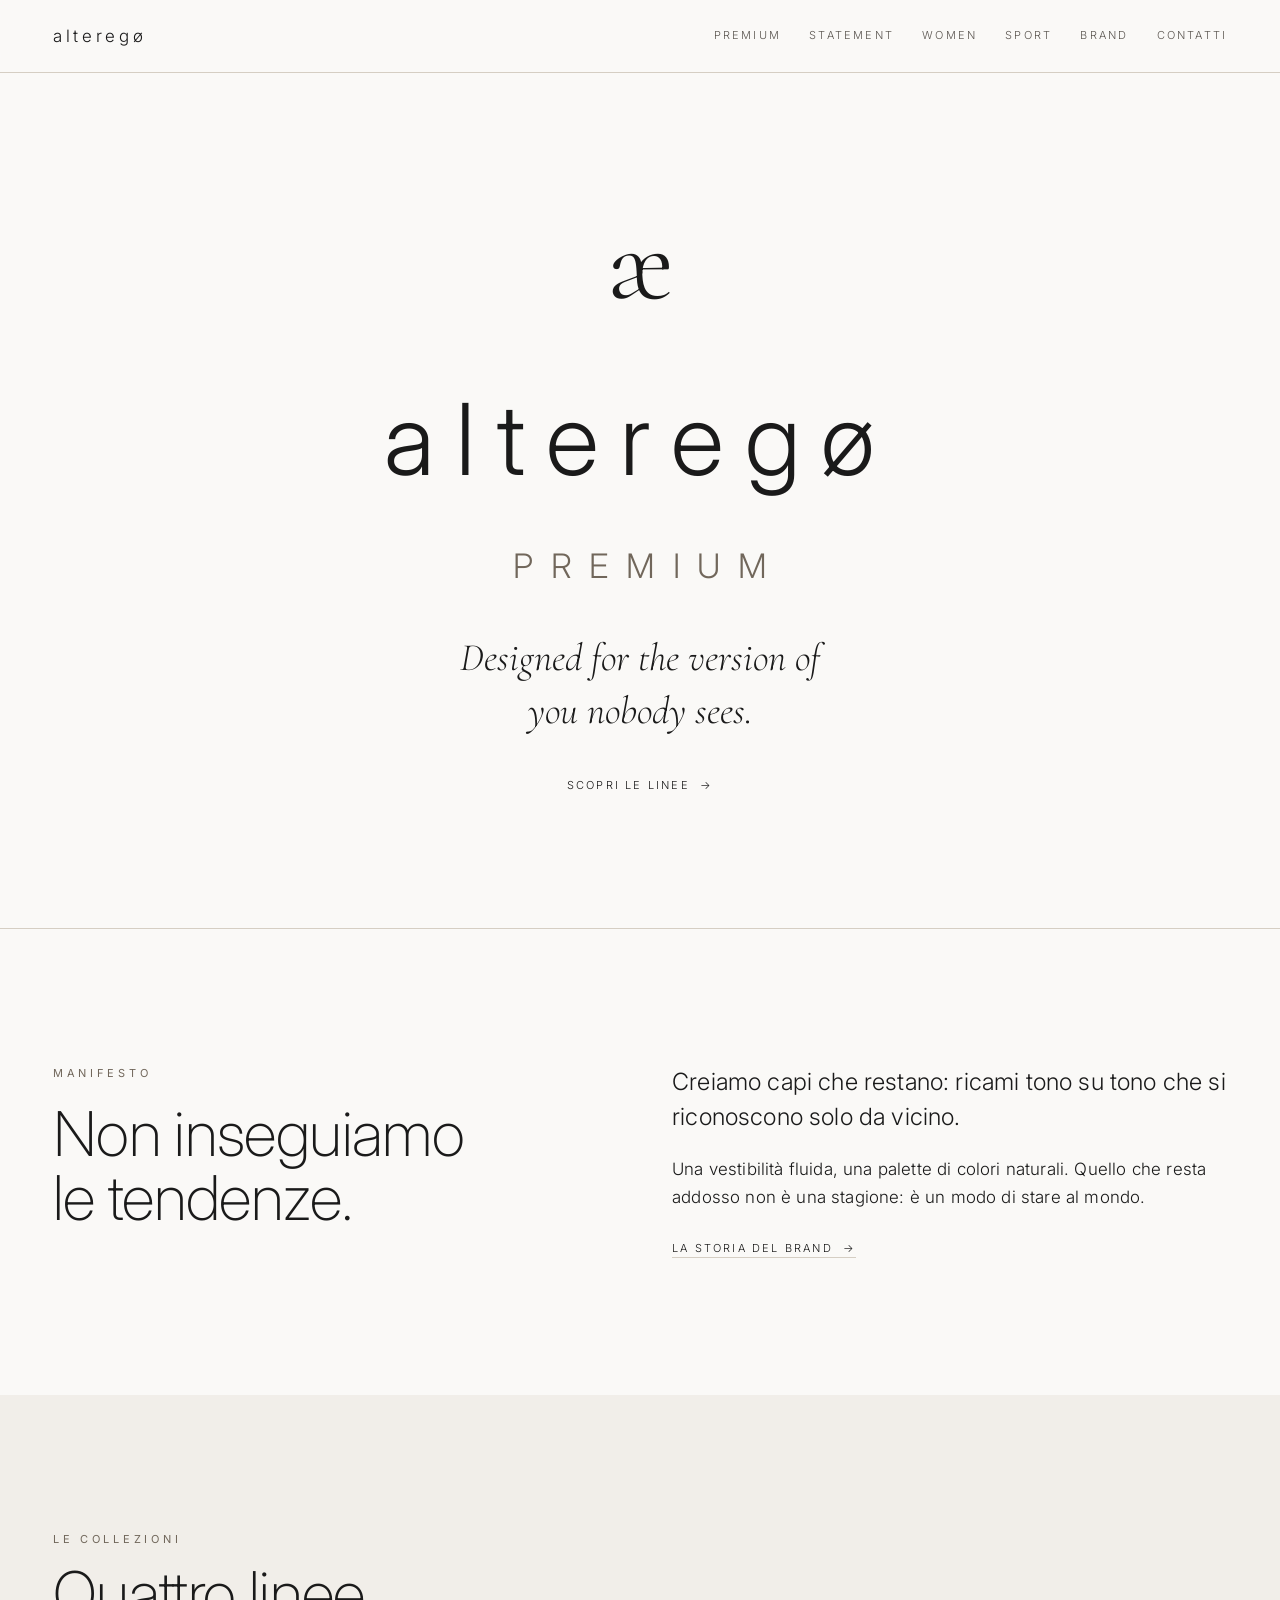
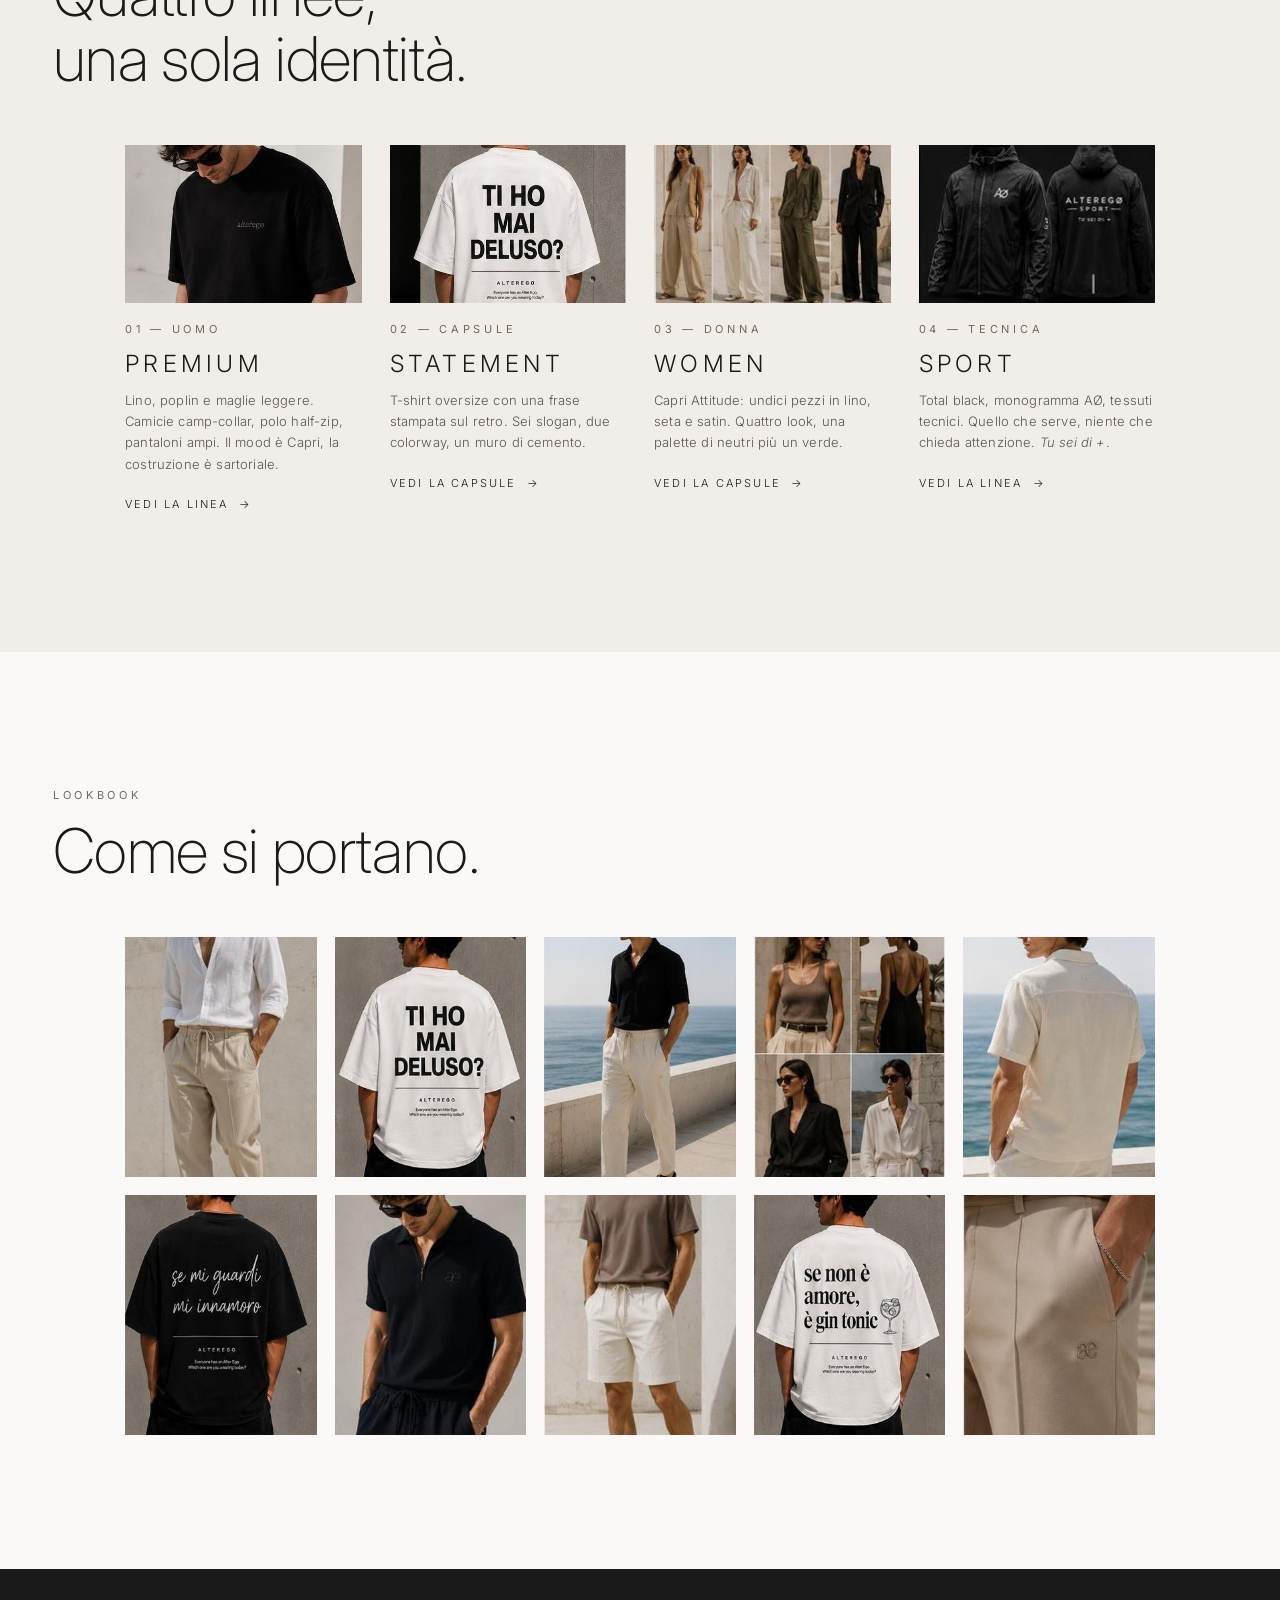
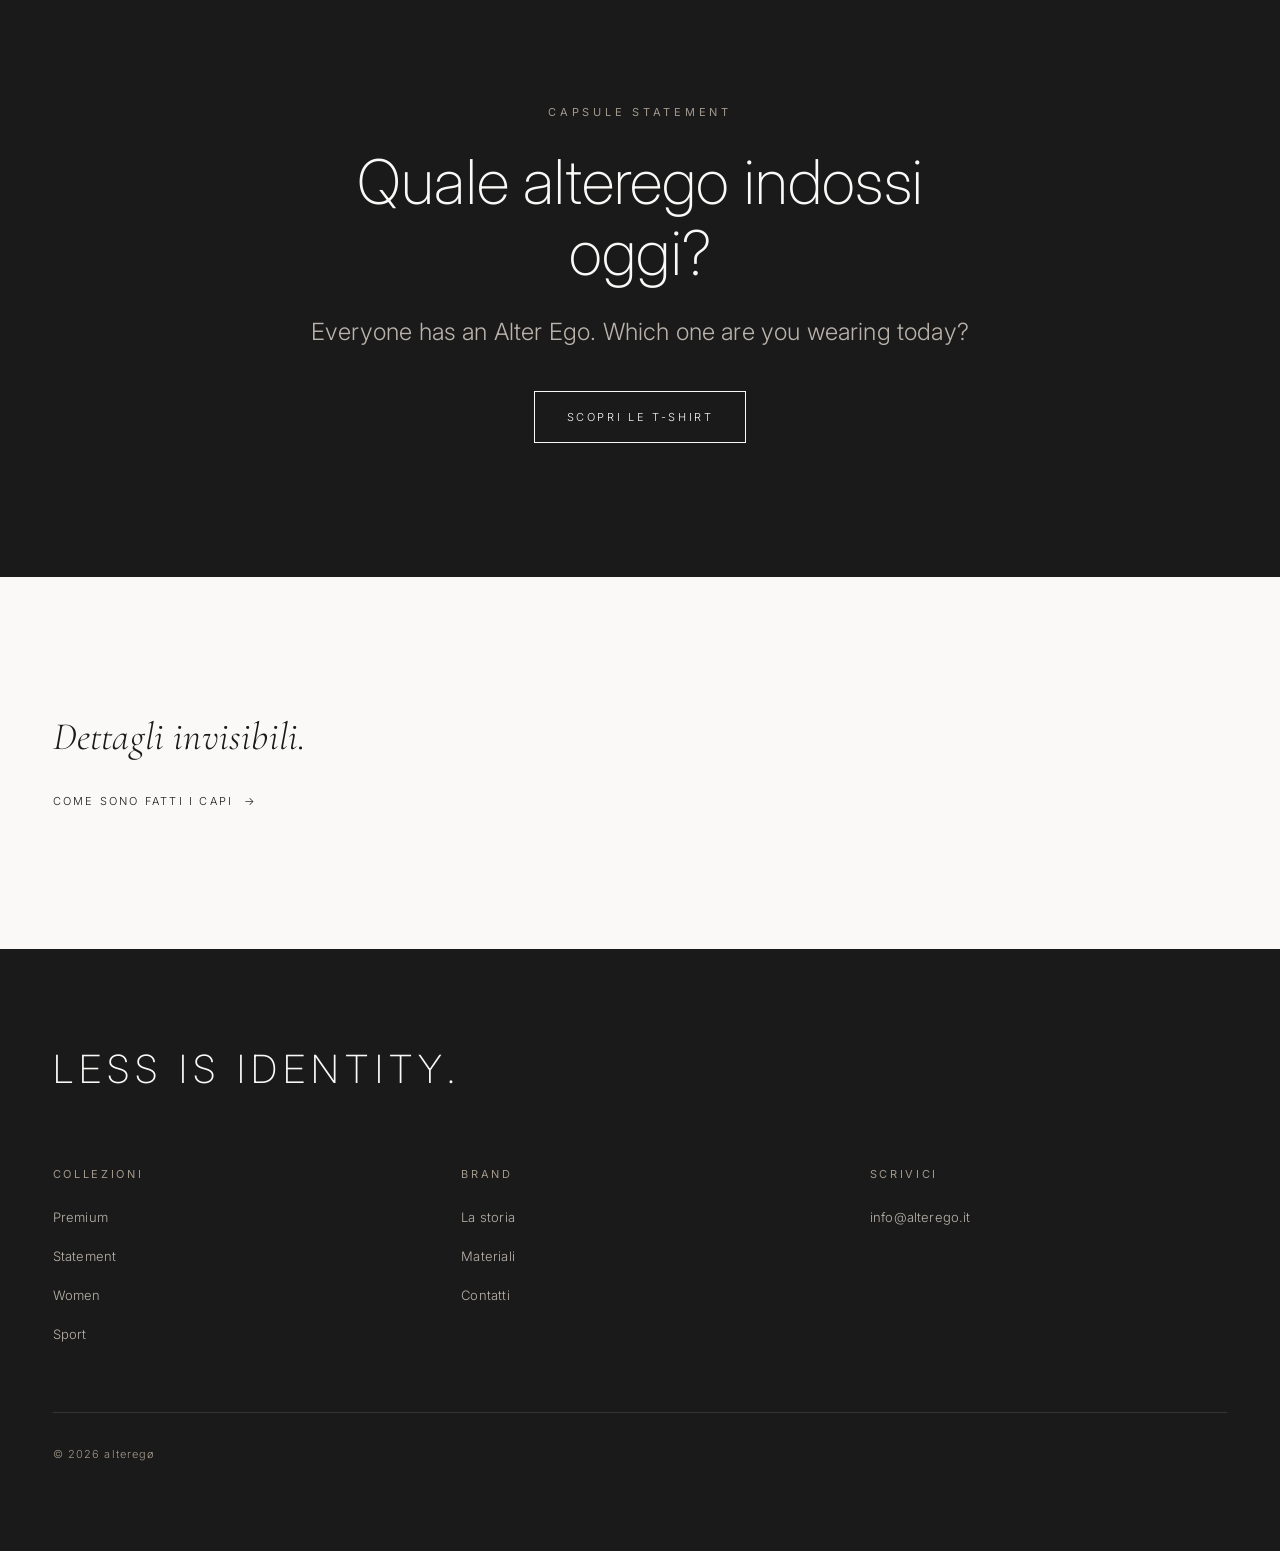
==== commit 9f65f9ca: "Popola il sito di fotografie: da 5 a 88 immagini La prima estrazione scartava tutto sotto i 300px e " ====
--- a/index.html
+++ b/index.html
@@ -80,51 +80,121 @@
         <h2 class="title">Quattro linee,<br>una sola identità.</h2>
       </div>
 
-      <div class="grid grid--2">
-
-        <a class="card card--type reveal" href="premium.html">
-          <div>
-            <p class="eyebrow">01 — Uomo</p>
-            <h3 class="title--spaced" style="margin-top: 1rem">Premium</h3>
-          </div>
-          <div>
-            <p class="card__text">Lino, poplin e maglie leggere. Camicie camp-collar, polo half-zip, pantaloni ampi. Il mood è Capri, la costruzione è sartoriale.</p>
-            <p class="link-arrow" style="margin-top: 1.5rem">Vedi la linea</p>
-          </div>
-        </a>
-
-        <a class="card card--type reveal" href="statement.html">
-          <div>
-            <p class="eyebrow">02 — Capsule</p>
-            <h3 class="title--spaced" style="margin-top: 1rem">Statement</h3>
-          </div>
-          <div>
-            <p class="card__text">T-shirt oversize con una frase stampata sul retro. Sei slogan, due colorway, un muro di cemento.</p>
-            <p class="link-arrow" style="margin-top: 1.5rem">Vedi la capsule</p>
-          </div>
-        </a>
-
-        <a class="card card--type reveal" href="women.html">
-          <div>
-            <p class="eyebrow">03 — Donna</p>
-            <h3 class="title--spaced" style="margin-top: 1rem">Women</h3>
-          </div>
-          <div>
-            <p class="card__text">Capri Attitude: undici pezzi in lino, seta e satin. Quattro look, una palette di neutri più un verde.</p>
-            <p class="link-arrow" style="margin-top: 1.5rem">Vedi la capsule</p>
-          </div>
-        </a>
-
-        <a class="card card--type reveal" href="sport.html">
-          <div>
-            <p class="eyebrow">04 — Tecnica</p>
-            <h3 class="title--spaced" style="margin-top: 1rem">Sport</h3>
-          </div>
-          <div>
-            <p class="card__text">Total black, monogramma AØ, tessuti tecnici. Quello che serve, niente che chieda attenzione. <em>Tu sei di +</em>.</p>
-            <p class="link-arrow" style="margin-top: 1.5rem">Vedi la linea</p>
-          </div>
-        </a>
+      <div class="grid grid--4" style="max-width: 1030px; margin-inline: auto">
+
+        <a class="card reveal" href="premium.html">
+          <div class="figure__media figure__media--wide">
+            <img src="assets/img/premium-tee-nera-01.jpg" alt="Mezzo busto di un uomo con occhiali da sole scuri e lo sguardo basso: t-shirt nera oversize con la scritta alteregø ricamata in nero al centro del petto, su fondo bianco sporco." loading="lazy" decoding="async" width="430" height="382">
+          </div>
+          <p class="eyebrow" style="margin-top: 1.1rem">01 — Uomo</p>
+          <h3 class="card__title title--spaced" style="margin-top: 0.35rem; letter-spacing: 0.18em">Premium</h3>
+          <p class="card__text">Lino, poplin e maglie leggere. Camicie camp-collar, polo half-zip, pantaloni ampi. Il mood è Capri, la costruzione è sartoriale.</p>
+          <p class="link-arrow" style="margin-top: 1.25rem">Vedi la linea</p>
+        </a>
+
+        <a class="card reveal" href="statement.html">
+          <div class="figure__media figure__media--wide">
+            <img src="assets/img/statement-tee-bianca-01.jpg" alt="Uomo di schiena contro un muro di cemento: t-shirt bianca oversize con la stampa nera TI HO MAI DELUSO? sul retro, sopra la firma del brand." loading="lazy" decoding="async" width="463" height="561">
+          </div>
+          <p class="eyebrow" style="margin-top: 1.1rem">02 — Capsule</p>
+          <h3 class="card__title title--spaced" style="margin-top: 0.35rem; letter-spacing: 0.18em">Statement</h3>
+          <p class="card__text">T-shirt oversize con una frase stampata sul retro. Sei slogan, due colorway, un muro di cemento.</p>
+          <p class="link-arrow" style="margin-top: 1.25rem">Vedi la capsule</p>
+        </a>
+
+        <a class="card reveal" href="women.html">
+          <div class="figure__media figure__media--wide">
+            <img src="assets/img/women-look-strip-01.jpg" alt="Quattro look femminili affiancati a figura intera su una scalinata chiara: completo sabbia con gilet, camicia e pantalone panna, completo verde oliva, tailleur nero." loading="lazy" decoding="async" width="259" height="198">
+          </div>
+          <p class="eyebrow" style="margin-top: 1.1rem">03 — Donna</p>
+          <h3 class="card__title title--spaced" style="margin-top: 0.35rem; letter-spacing: 0.18em">Women</h3>
+          <p class="card__text">Capri Attitude: undici pezzi in lino, seta e satin. Quattro look, una palette di neutri più un verde.</p>
+          <p class="link-arrow" style="margin-top: 1.25rem">Vedi la capsule</p>
+        </a>
+
+        <a class="card reveal" href="sport.html">
+          <div class="figure__media figure__media--wide">
+            <img src="assets/img/sport-kway-running-01.jpg" alt="K-way nero fotografato davanti e dietro su fondo nero: sul petto il monogramma AØ, sulla schiena ALTEREGØ SPORT e la scritta TU SEI DI +." loading="lazy" decoding="async" width="238" height="180">
+          </div>
+          <p class="eyebrow" style="margin-top: 1.1rem">04 — Tecnica</p>
+          <h3 class="card__title title--spaced" style="margin-top: 0.35rem; letter-spacing: 0.18em">Sport</h3>
+          <p class="card__text">Total black, monogramma AØ, tessuti tecnici. Quello che serve, niente che chieda attenzione. <em>Tu sei di +</em>.</p>
+          <p class="link-arrow" style="margin-top: 1.25rem">Vedi la linea</p>
+        </a>
+
+      </div>
+    </div>
+  </section>
+
+  <!-- Lookbook: una striscia di capi da tutte le linee -->
+  <section class="section" id="lookbook">
+    <div class="wrap">
+      <div class="section__head reveal">
+        <p class="eyebrow">Lookbook</p>
+        <h2 class="title">Come si portano.</h2>
+      </div>
+
+      <div class="grid grid--gallery reveal" style="max-width: 1030px; margin-inline: auto">
+
+        <figure class="figure">
+          <div class="figure__media">
+            <img src="assets/img/premium-camicia-bianca-lino-01.jpg" alt="Uomo a figura intera davanti a un muro chiaro: camicia bianca aperta sul petto, pantaloni sabbia con coulisse e sandali." loading="lazy" decoding="async" width="244" height="508">
+          </div>
+        </figure>
+
+        <figure class="figure">
+          <div class="figure__media">
+            <img src="assets/img/statement-look-bianca-01.jpg" alt="Uomo di schiena contro un muro di cemento: t-shirt bianca oversize con la stampa nera TI HO MAI DELUSO? e pantaloni neri ampi." loading="lazy" decoding="async" width="285" height="534">
+          </div>
+        </figure>
+
+        <figure class="figure">
+          <div class="figure__media">
+            <img src="assets/img/premium-look-nero-cream-01.jpg" alt="Uomo a figura intera su una terrazza affacciata sul mare: polo nera a maniche corte, pantaloni cream con coulisse e sandali neri." loading="lazy" decoding="async" width="283" height="508">
+          </div>
+        </figure>
+
+        <figure class="figure">
+          <div class="figure__media">
+            <img src="assets/img/women-editorial-grid-01.jpg" alt="Mosaico di quattro scatti femminili: canotta beige con cintura scura, abito nero con la schiena scoperta su una terrazza, blazer nero con occhiali da sole, camicia bianca con pantalone panna." loading="lazy" decoding="async" width="211" height="323">
+          </div>
+        </figure>
+
+        <figure class="figure">
+          <div class="figure__media">
+            <img src="assets/img/premium-camicia-cream-schiena-02.jpg" alt="Uomo di schiena appoggiato a un parapetto bianco davanti al mare: camicia cream a maniche corte con il collo aperto e shorts coordinati." loading="lazy" decoding="async" width="248" height="498">
+          </div>
+        </figure>
+
+        <figure class="figure">
+          <div class="figure__media">
+            <img src="assets/img/statement-look-nera-03.jpg" alt="Uomo di schiena contro un muro di cemento, total black: t-shirt nera oversize con la stampa bianca in corsivo «se mi guardi mi innamoro» e pantaloni neri ampi." loading="lazy" decoding="async" width="287" height="547">
+          </div>
+        </figure>
+
+        <figure class="figure">
+          <div class="figure__media">
+            <img src="assets/img/premium-polo-halfzip-navy-01.jpg" alt="Uomo con occhiali da sole davanti a un muro chiaro: polo half-zip blu notte, quasi nera, con il monogramma æ ricamato al petto e pantaloni scuri con coulisse." loading="lazy" decoding="async" width="253" height="498">
+          </div>
+        </figure>
+
+        <figure class="figure">
+          <div class="figure__media">
+            <img src="assets/img/premium-tshirt-taupe-shorts-01.jpg" alt="Uomo a figura intera davanti a una parete bianca: t-shirt taupe, shorts cream con coulisse e mocassini chiari." loading="lazy" decoding="async" width="228" height="508">
+          </div>
+        </figure>
+
+        <figure class="figure">
+          <div class="figure__media">
+            <img src="assets/img/statement-look-bianca-03.jpg" alt="Uomo di schiena contro un muro di cemento: t-shirt bianca oversize con la stampa nera «se non è amore, è gin tonic» e il disegno a tratto di un calice." loading="lazy" decoding="async" width="287" height="534">
+          </div>
+        </figure>
+
+        <figure class="figure">
+          <div class="figure__media">
+            <img src="assets/img/premium-dettaglio-ricamo-pantalone-01.jpg" alt="Dettaglio del fianco di un pantalone cream con pince: mano in tasca con un bracciale a catenina e il monogramma æ ricamato tono su tono sulla coscia." loading="lazy" decoding="async" width="275" height="508">
+          </div>
+        </figure>
 
       </div>
     </div>
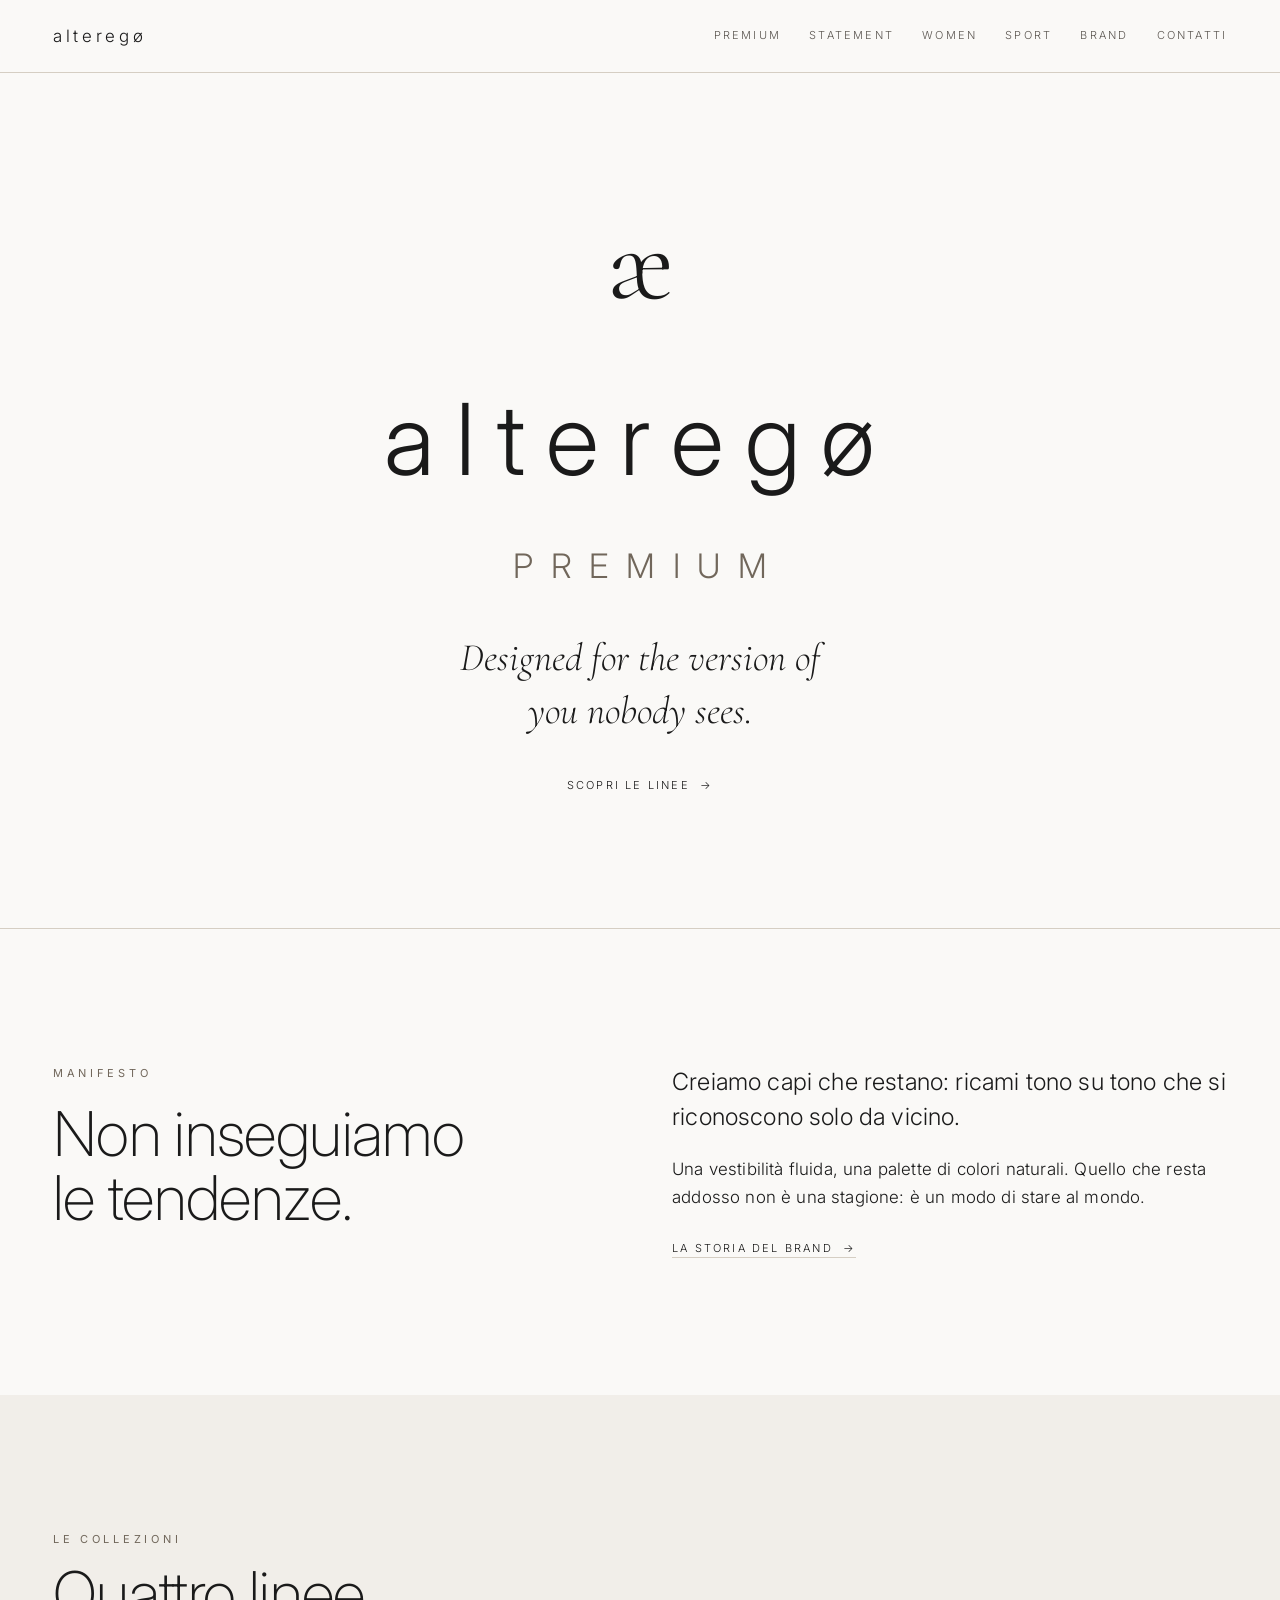
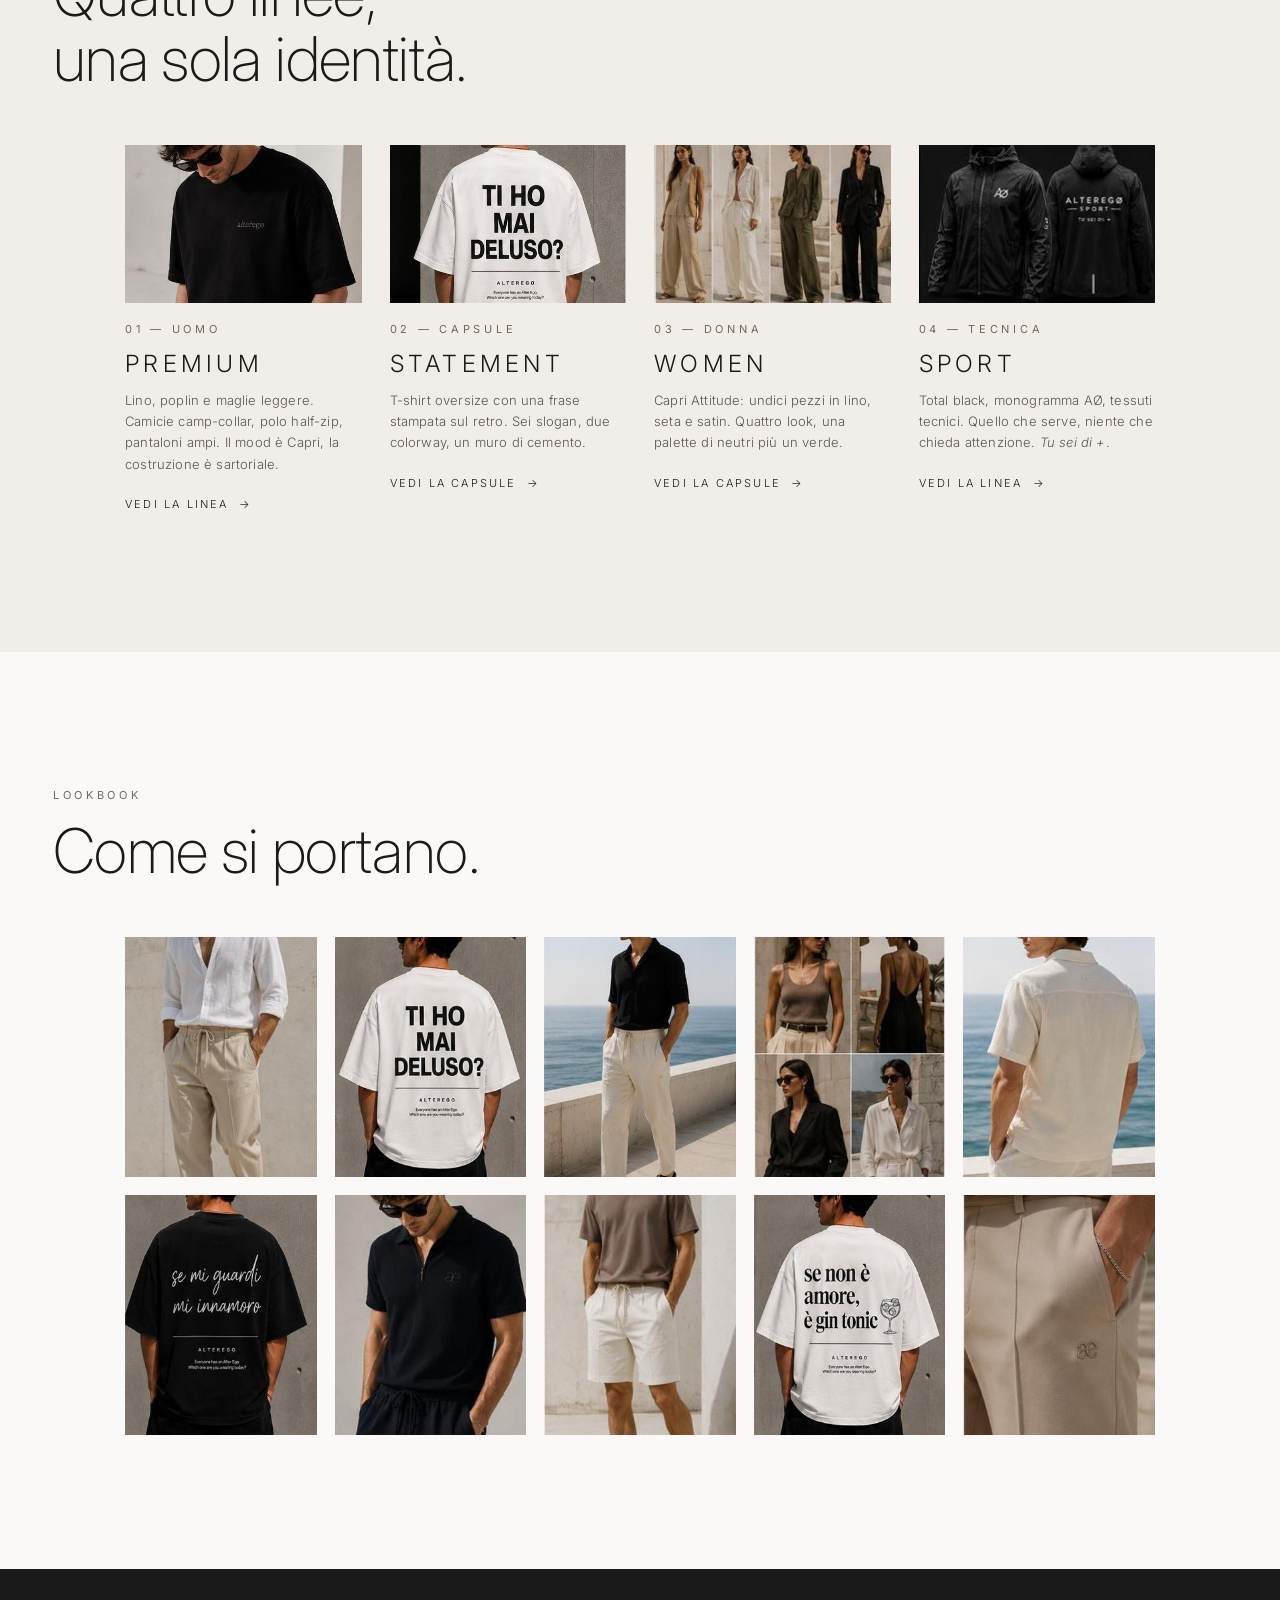
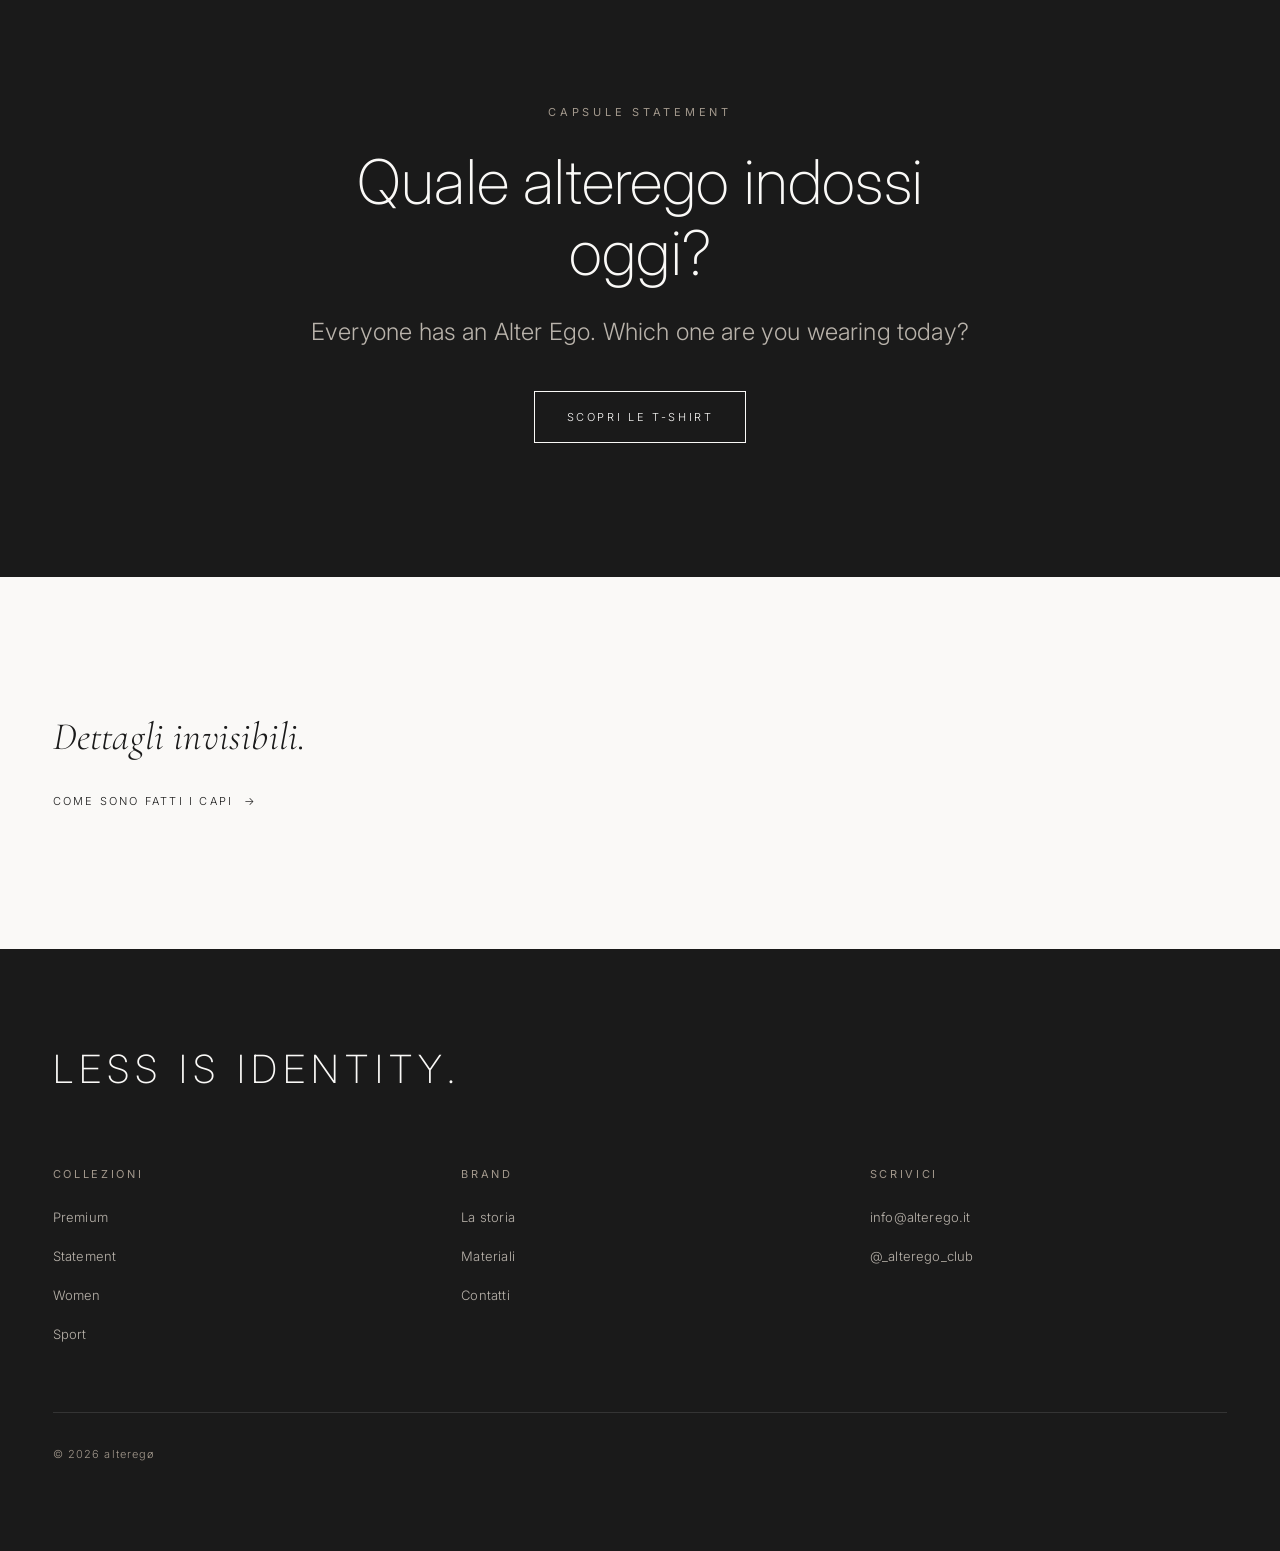
==== commit e632b283: "Collega il profilo Instagram reale Sostituisce il segnaposto @alterego con @_alterego_club, in conta" ====
--- a/index.html
+++ b/index.html
@@ -246,6 +246,7 @@
         <h2>Scrivici</h2>
         <ul>
           <li><a href="mailto:info@alterego.it">info@alterego.it</a></li>
+          <li><a href="https://www.instagram.com/_alterego_club/" rel="me noopener" target="_blank">@_alterego_club</a></li>
         </ul>
       </div>
     </div>
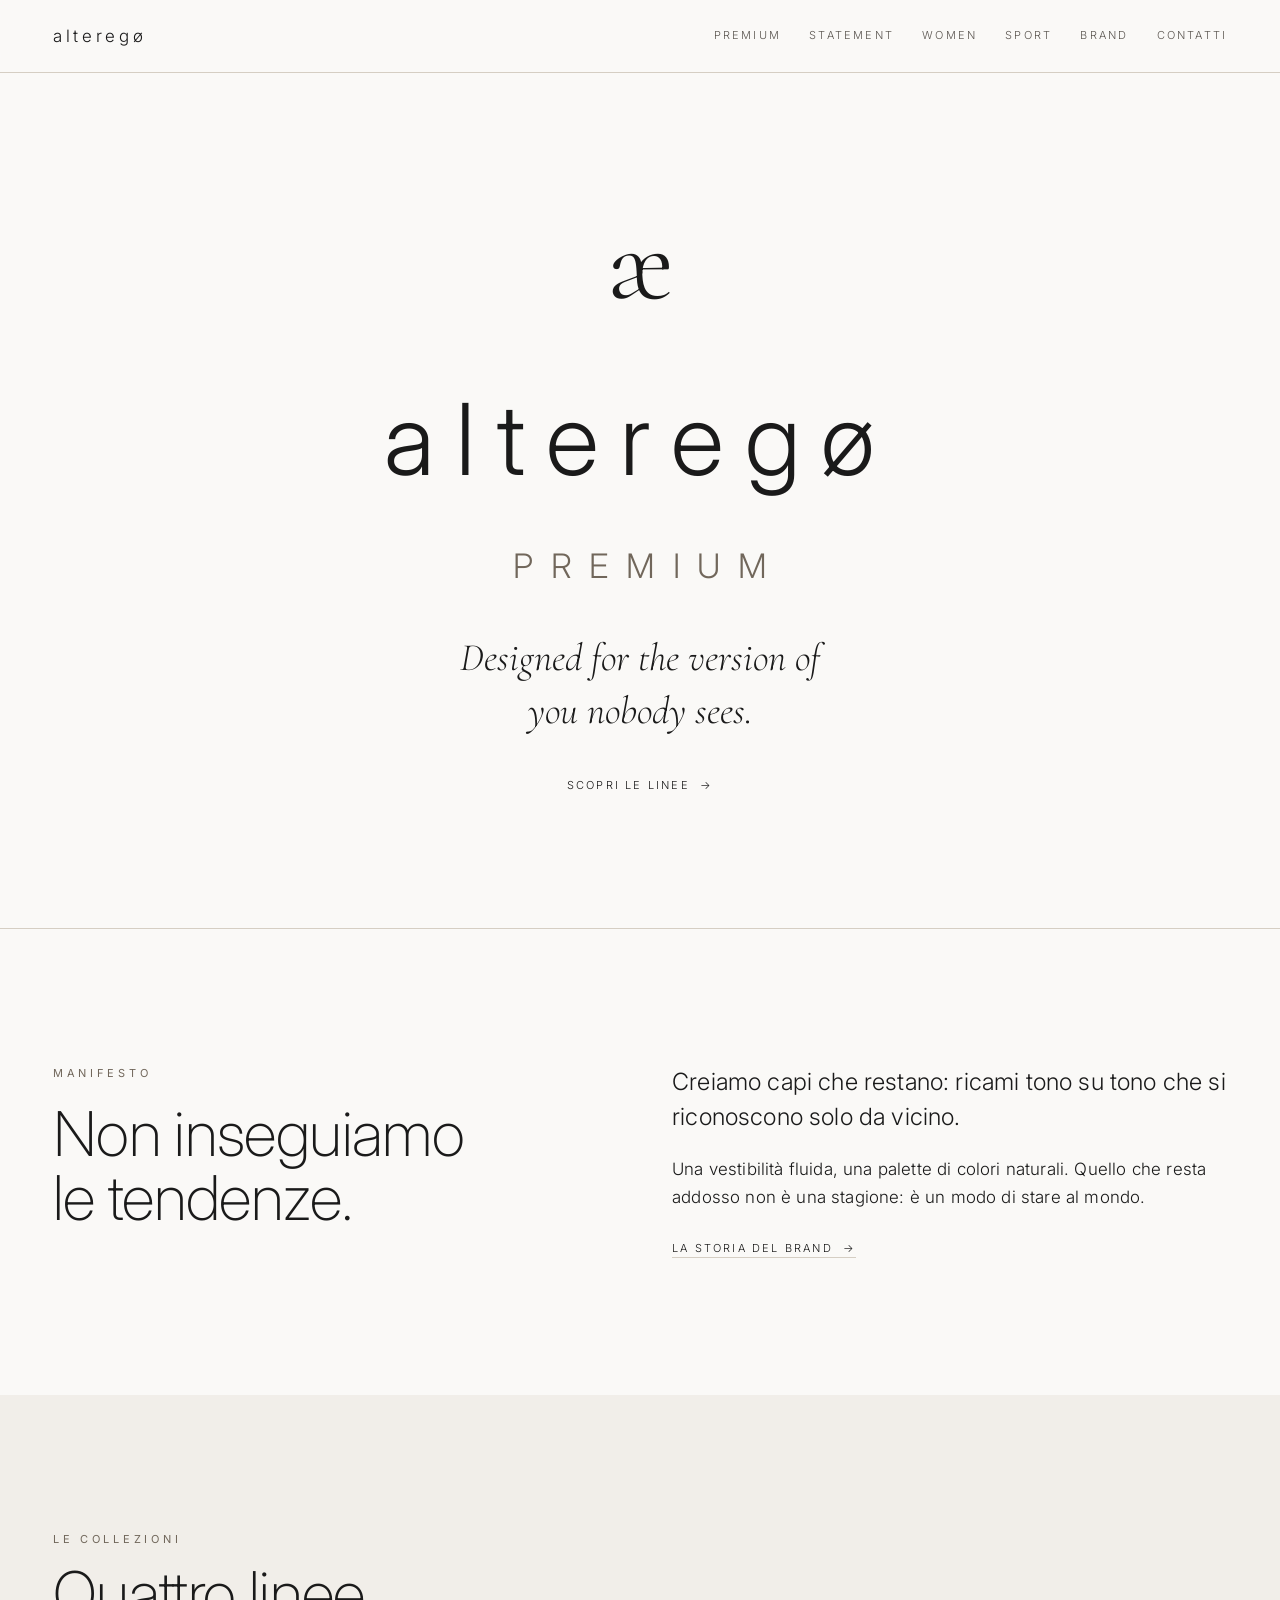
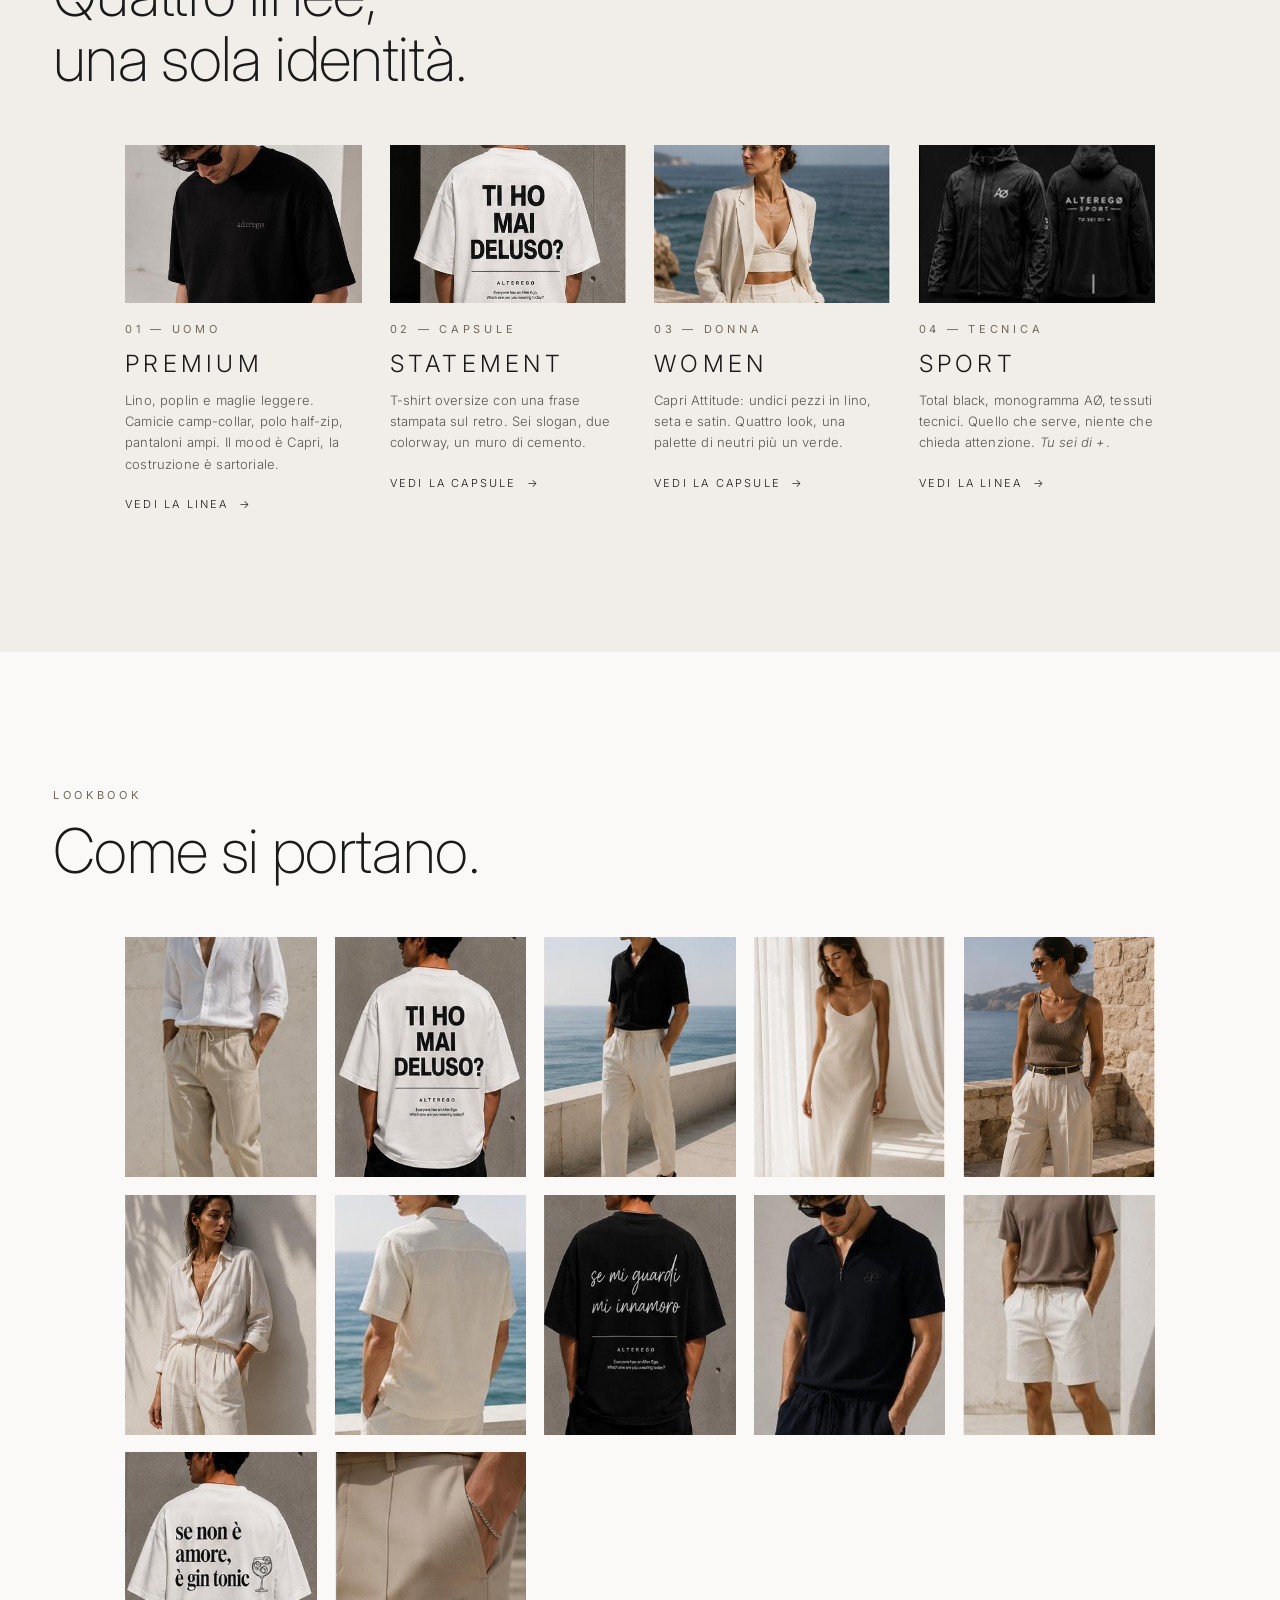
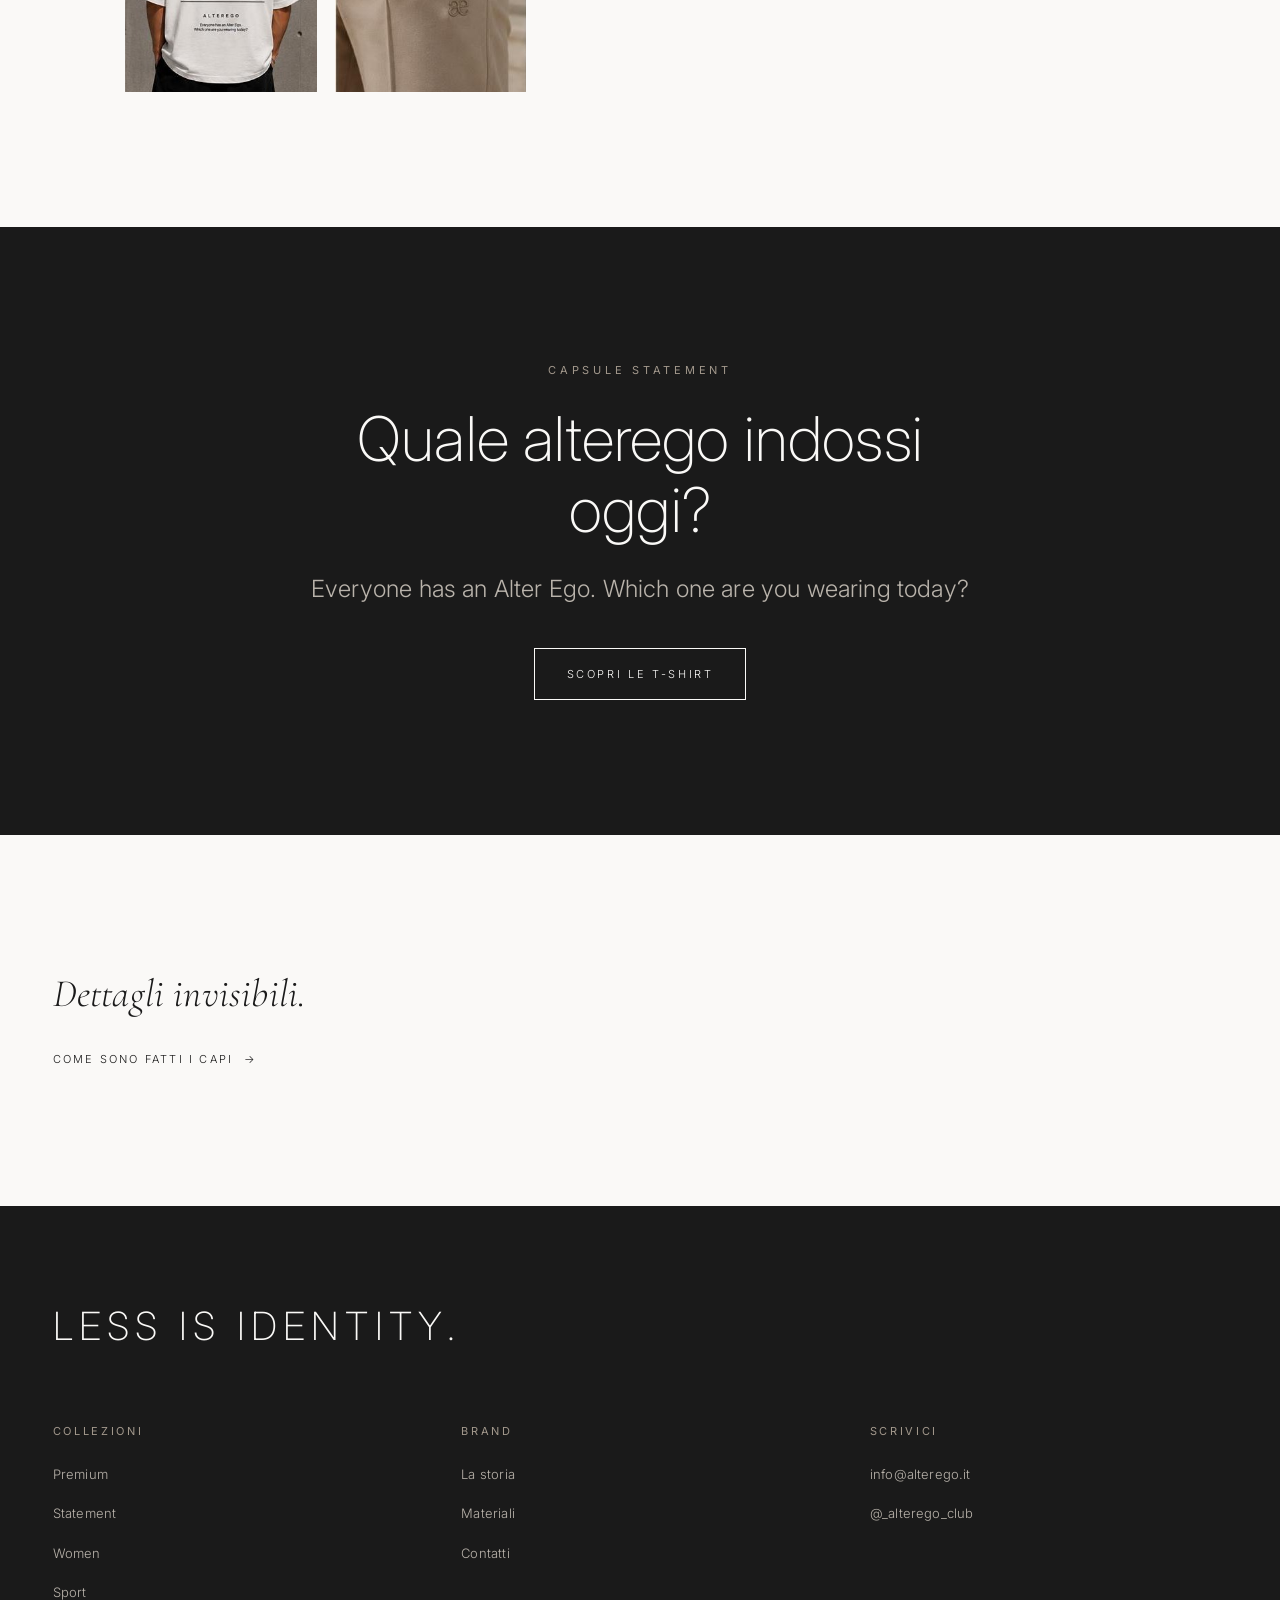
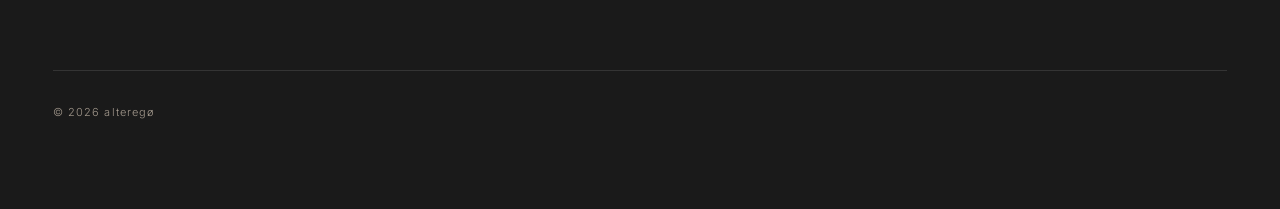
==== commit 24964c99: "Aggiunge le fotografie donna ad alta risoluzione Otto scatti nuovi forniti dal proprietario, 384x512" ====
--- a/index.html
+++ b/index.html
@@ -104,7 +104,7 @@
 
         <a class="card reveal" href="women.html">
           <div class="figure__media figure__media--wide">
-            <img src="assets/img/women-look-strip-01.jpg" alt="Quattro look femminili affiancati a figura intera su una scalinata chiara: completo sabbia con gilet, camicia e pantalone panna, completo verde oliva, tailleur nero." loading="lazy" decoding="async" width="259" height="198">
+            <img src="assets/img/women-relaxed-blazer-01.jpg" alt="Modella davanti a un muretto di pietra sul mare: blazer in lino color crema portato aperto su un top corto in tinta e pantalone ampio a vita alta" loading="lazy" decoding="async" width="384" height="512" style="object-position: center 22%">
           </div>
           <p class="eyebrow" style="margin-top: 1.1rem">03 — Donna</p>
           <h3 class="card__title title--spaced" style="margin-top: 0.35rem; letter-spacing: 0.18em">Women</h3>
@@ -156,7 +156,19 @@
 
         <figure class="figure">
           <div class="figure__media">
-            <img src="assets/img/women-editorial-grid-01.jpg" alt="Mosaico di quattro scatti femminili: canotta beige con cintura scura, abito nero con la schiena scoperta su una terrazza, blazer nero con occhiali da sole, camicia bianca con pantalone panna." loading="lazy" decoding="async" width="211" height="323">
+            <img src="assets/img/women-slip-dress-01.jpg" alt="Modella davanti a una tenda bianca in controluce: abito lungo color crema con spalline sottili e caduta dritta lungo il corpo" loading="lazy" decoding="async" width="384" height="512">
+          </div>
+        </figure>
+
+        <figure class="figure">
+          <div class="figure__media">
+            <img src="assets/img/women-knit-top-01.jpg" alt="Modella con occhiali da sole appoggiata a un muro di pietra sul mare: top in maglia a costine color taupe e pantalone chiaro a vita alta con cintura sottile" loading="lazy" decoding="async" width="384" height="512">
+          </div>
+        </figure>
+
+        <figure class="figure">
+          <div class="figure__media">
+            <img src="assets/img/women-linen-shirt-01.jpg" alt="Modella contro un muro bianco attraversato dall'ombra di una palma: camicia bianca in lino oversize con le maniche arrotolate su pantalone chiaro a vita alta" loading="lazy" decoding="async" width="384" height="512">
           </div>
         </figure>
 
